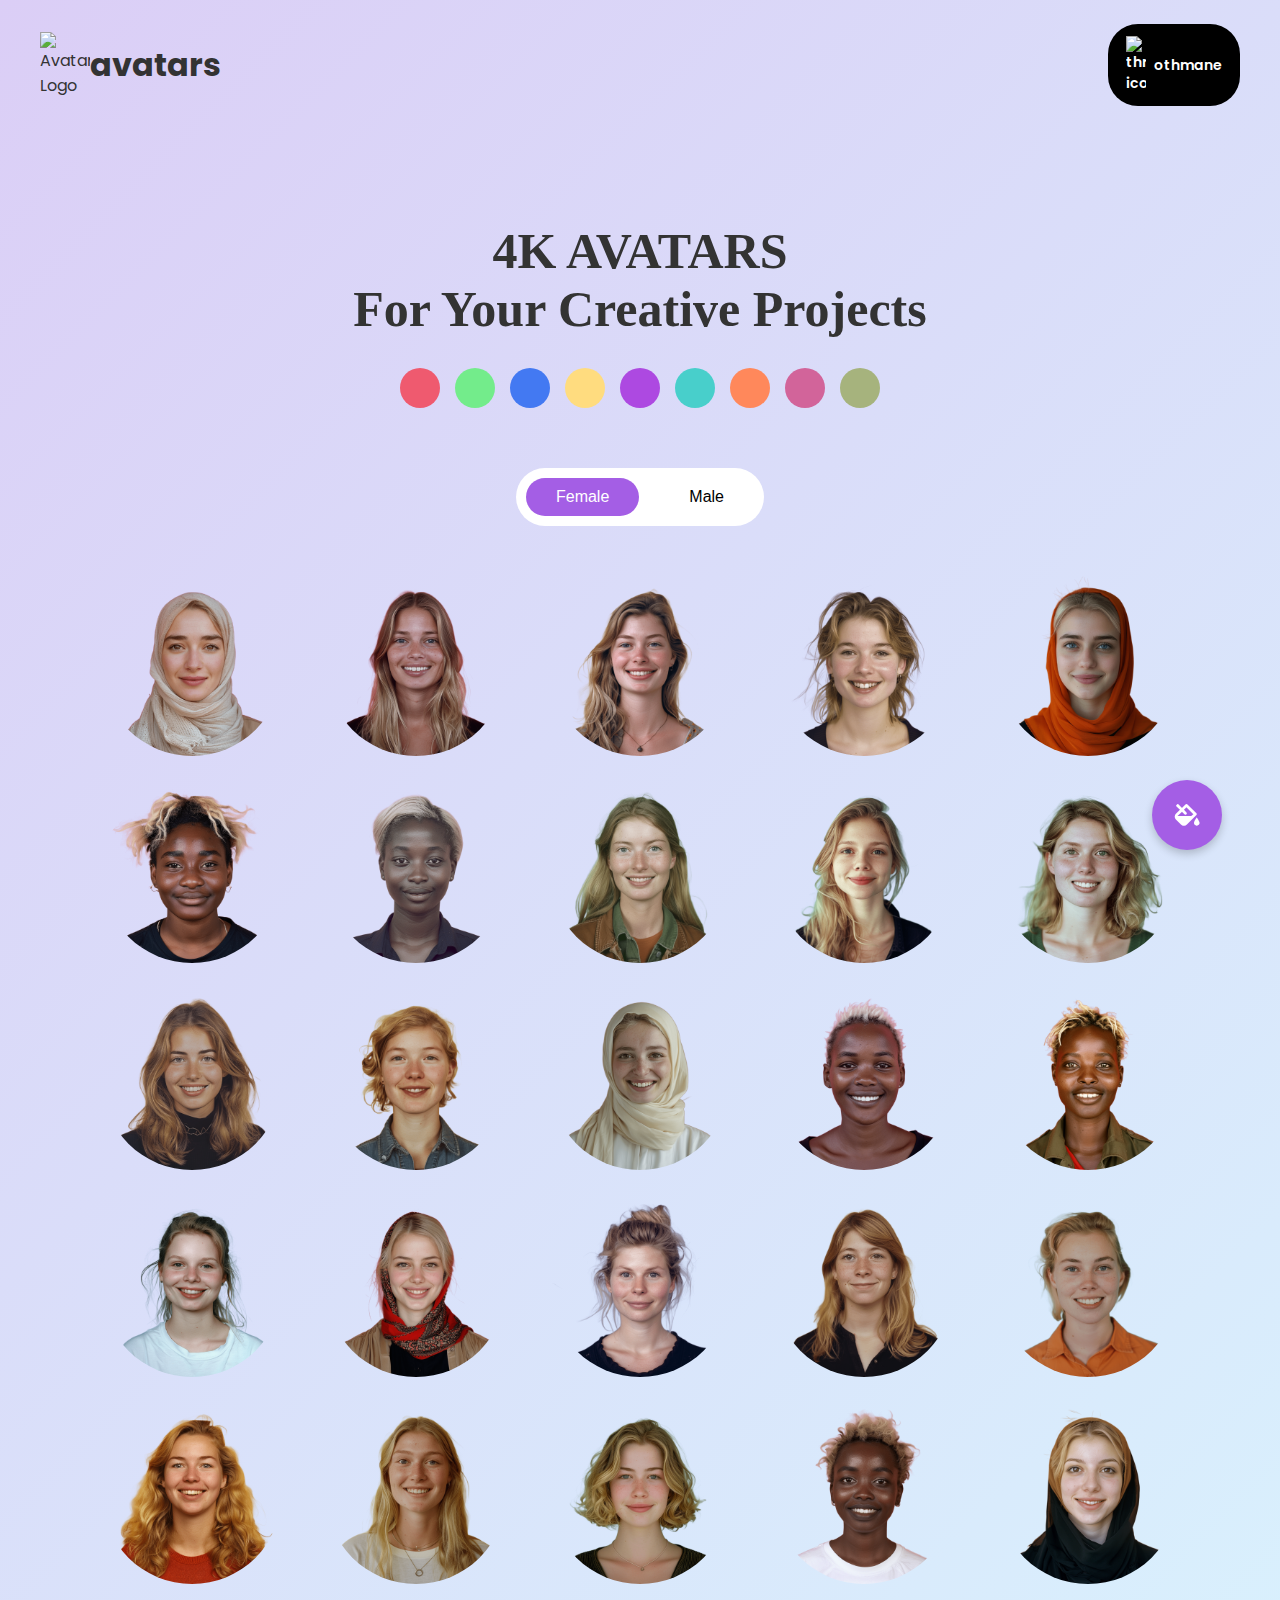
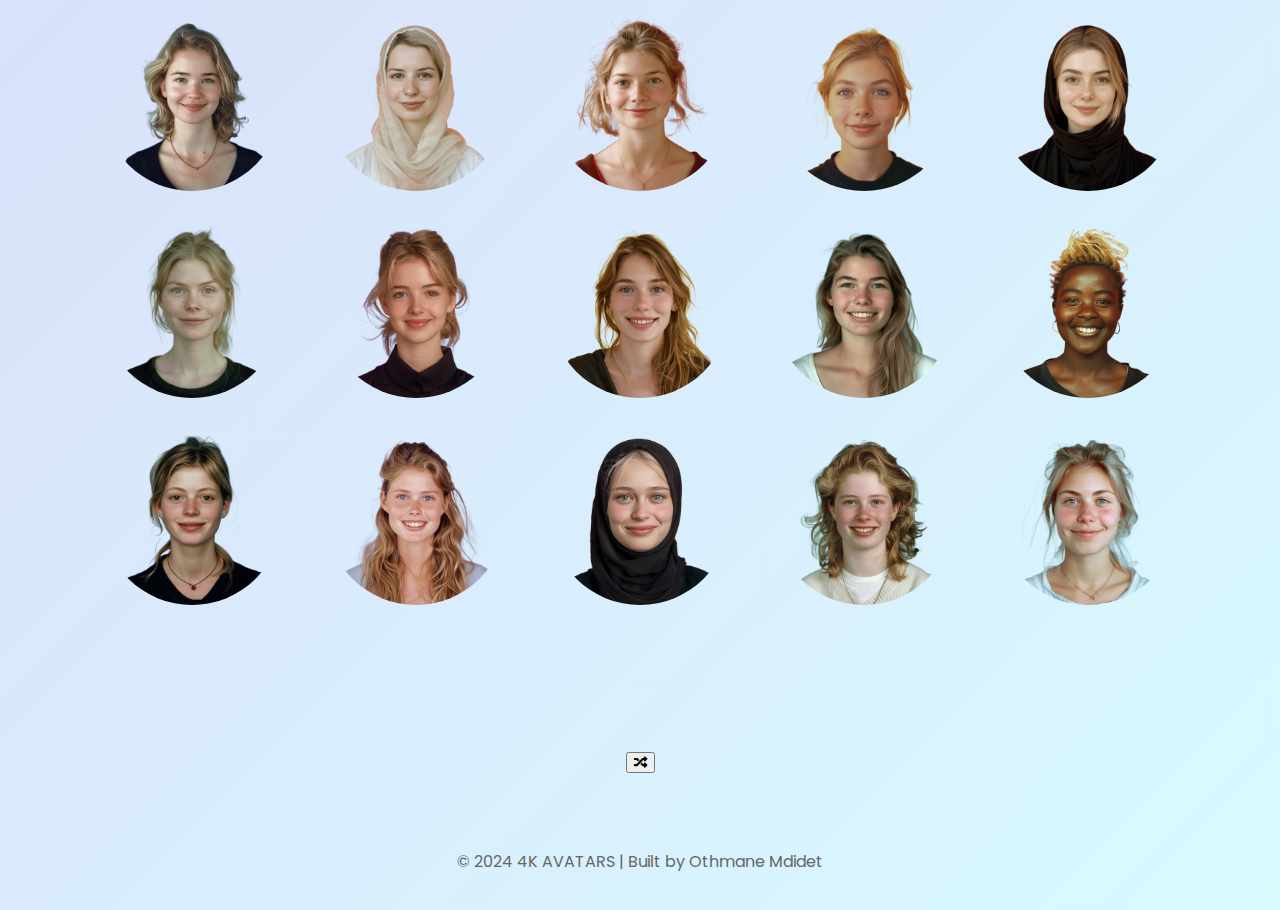
==== index.html @ 27417bfb "Update index.html" ====
<!DOCTYPE html>
<html lang="en">
<head>
    <meta charset="UTF-8">
    <meta name="viewport" content="width=device-width, initial-scale=1.0">
    <meta http-equiv="X-UA-Compatible" content="IE=edge">
    <link rel="icon" href="favicon.ico" type="image/x-icon">
    <title>4K Avatars</title>
    <link rel="stylesheet" href="styles.css">
    <link href="https://fonts.googleapis.com/css2?family=Poppins:wght@400;600&display=swap" rel="stylesheet">
    <link rel="stylesheet" href="https://cdnjs.cloudflare.com/ajax/libs/font-awesome/5.15.4/css/all.min.css">
</head>
<body>
    <header>
        <div class="logo">
            <img src="https://i.ibb.co/yFxYKzr/logo.png" alt="Avataro Logo">
            <h1>avatars</h1>
        </div>
        <a href="https://www.threads.net/@othmane.mdidet" class="btn-download" download>
            <img src="https://i.ibb.co/Rj6sDCG/Threads-app-logo-white-png-transparent.png" alt="threads icon">
            othmane
        </a>
    </header>

    <section class="main-content">
        <h2>4K AVATARS <br> For Your Creative Projects</h2>

        <div class="color-circles">
            <div class="circle" style="background-color: #EF5A6F;" data-color="#FF0000"></div>
            <div class="circle" style="background-color: #73EC8B;" data-color="#00FF00"></div>
            <div class="circle" style="background-color: #4379F2;" data-color="#0000FF"></div>
            <div class="circle" style="background-color: #FFDC7F;" data-color="#FFFF00"></div>
            <div class="circle" style="background-color: #AD49E1;" data-color="#FF00FF"></div>
            <div class="circle" style="background-color: #48CFCB;" data-color="#00FFFF"></div>
            <div class="circle" style="background-color: #FF885B;" data-color="#FFA500"></div>
            <div class="circle" style="background-color: #D2649A;" data-color="#800080"></div>
            <div class="circle" style="background-color: #A6B37D;" data-color="#800080"></div>
        </div>

        <div class="gender-toggle">
            <button id="female" class="active">Female</button>
            <button id="male">Male</button>
        </div>

        <div class="avatar-grid" id="avatar-grid">
            <!-- Avatars will be dynamically inserted here -->
        </div>
    </section>

    <button class="floating-btn" id="color-picker-btn">
        <i class="fas fa-fill-drip"></i> <!-- Replace with desired icon -->
    </button>




    <button class="randomly-btn" id="randomly-picker-btn">
        <i class="fas fa-random"></i> <!-- Replace with desired icon -->
    </button>



    <div class="modal" id="color-picker-modal">
        <div class="modal-content">
            <span class="close-btn">&times;</span>
            <h5>Enter Hex Color Code</h5>
            <input type="text" id="hex-color" placeholder="#FFFFFF">
            <button id="apply-color">Apply Color</button>
        </div>
    </div>

    <footer>
        <p>© 2024 4K AVATARS | Built by Othmane Mdidet</p>
    </footer>

    <script src="script.js"></script>
</body>
</html>
---- styles.css ----
/* Updated Global styles */
body {
    font-family: 'Poppins', sans-serif;
    margin: 0;
    background: linear-gradient(135deg, #dbcef6 0%, #d8faff 100%);
    color: #333;
    display: flex;
    flex-direction: column;
    align-items: center;
    min-height: 100vh;
    padding: 0 20px;
    box-sizing: border-box;
}

header h1 {
    font-family: poppins; /* Replace with your desired font */
}

h2 {
    font-size: 2.2rem;
    font-family: rakkas;
    font-weight: 600;
    font-size: 50px;
    margin-bottom: 20px;
    text-align: center;
}

header {
    display: flex;
    justify-content: space-between;
    align-items: center;
    width: 100%;
    max-width: 1200px;
    padding: 20px;
}

.logo {
    display: flex;
    align-items: center;
}

.logo img {
    width: 50px;
    margin-right: 0px;
}

.btn-download img {
    width: 20px;
}

.btn-download {
    display: flex;
    align-items: center;
    justify-content: center;
    gap: 8px;
    background-color: #000000;
    color: white;
    text-decoration: none;
    padding: 12px 18px;
    border-radius: 30px;
    border: none;
    font-size: 14px;
    font-weight: 600;
    cursor: pointer;
    transition: background-color 0.3s;
}

.btn-download:hover {
    background-color: #d2d2d2;
}

.main-content {
    text-align: center;
    margin: 50px 0;
    width: 100%;
}

.color-circles {
    display: flex;
    justify-content: center;
    gap: 15px;
    margin: 30px 0;
}

.color-picker {
    display: flex;
    justify-content: center;
    gap: 10px;
    margin: 20px 0; /* Adjust margin as needed */
}

.circle {
    position: relative;
    width: 40px;  /* Size of the color circles */
    height: 40px; /* Size of the color circles */
    border-radius: 50%; /* Make circles */
    cursor: pointer;
}

.circle.selected::after {
    content: '✔'; /* Unicode for tick */
    position: absolute;
    top: 50%;
    left: 50%;
    transform: translate(-50%, -50%);
    color: white; /* Color of the tick */
    font-size: 20px; /* Size of the tick */
}

.circle:hover {
    transform: scale(1.1); /* Scale effect on hover */
}

/* Gender Toggle */
.gender-toggle {
    display: inline-flex;
    gap: 20px;
    margin: 30px 0;
    background: #ffffff;
    padding: 10px;
    border-radius: 30px;
}

.gender-toggle button {
    padding: 10px 30px;
    border: none;
    background: #ffffff;
    border-radius: 30px;
    font-size: 16px;
    cursor: pointer;
    font-weight: 400;
    transition: all 0.3s ease;
}

.gender-toggle button.active {
    background-color: #A45EE5;
    color: white;
}

.gender-toggle button:hover {
    background-color: #d5c2f7;
}

/* Avatar Grid */
.avatar-grid {
    display: grid;
    grid-template-columns: repeat(5, 1fr); /* 5 avatars per row */
    gap: 20px;
    max-width: 1100px;
    margin: 0 auto;
    padding: 20px;
}

.avatar {
    position: relative;
    cursor: pointer; /* Change cursor on hover */
}

.avatar img {
    border-radius: 100px; /* Slightly rounded corners */
    width: 180px;  /* Increased size */
    height: 180px; /* Increased size */
    object-fit: cover;
}

.avatar .btn-download {
    position: absolute; /* Positioning the button */
    top: 50%;
    left: 50%;
    transform: translate(-50%, -50%); /* Centering */
    background-color: #A45EE5; /* Background for button */
    color: white;
    border: none;
    border-radius: 30px;
    padding: 10px 20px;
    font-weight: bold;
    cursor: pointer;
    display: none; /* Hidden by default */
}

/* Show button on hover */
.avatar:hover .btn-download {
    display: block; /* Show button on hover */
}

footer {
    margin-top: 40px;
    padding: 20px;
    text-align: center;
    color: #666;
}


h5 {
font-family: poppins;
font-size: 20px;
}




/* Apply Color Button */
#hex-color {
    background-color: #f4f4f4; /* Change this to your desired color */
    color: rgb(0, 0, 0);
    border: 1px solid #ccc;
    border-radius: 50px; /* This defines the radius of the corners */
    padding: 10px 15px;
    cursor: pointer;
    transition: background-color 0.3s;
}

#apply-color {
    background-color: #AD49E1; /* Change this to your desired color */
    color: white;
    border: 1px solid #ccc;
    border-radius: 50px; /* This defines the radius of the corners */
    padding: 10px 15px;
    cursor: pointer;
    transition: background-color 0.3s;
}


/* Hex Color Input */
#hexColorInput {
    width: 100%;
    padding: 10px;
    border: 1px solid #ccc;
    border-radius: 10px; /* Change this to adjust the roundness of the input corners */
    margin-bottom: 10px;
}



/* Floating Button */
.floating-btn {
    position: sticky;
    animation-timing-function: cubic-bezier(0.075, 0.82, 0.165, 1);
    bottom: 50px;
    left: 90%;
    background-color: #A45EE5;
    color: white;
    border: none;
    border-radius: 50%;
    width: 70px;
    height: 70px;
    font-size: 22px;
    display: flex;
    align-items: center;
    justify-content: center;
    cursor: pointer;
    box-shadow: 0 4px 8px rgba(0, 0, 0, 0.2);
    transition: background-color 0.3s;
}

.floating-btn:hover {
    background-color: #ffffff; /* Darker shade on hover */
    color: #AD49E1;
}



/* Modal Styles */
.modal {
    display: none; /* Hidden by default */
    position: fixed;
    z-index: 1000;
    left: 0;
    top: 0;
    width: 100%;
    height: 100%;
    overflow: auto;
    background-color: rgba(0, 0, 0, 0.7);
    padding: 0;
    transition: opacity 0.3s ease; /* Smooth fade-in/out */
}

/* Modal Content */
.modal-content {
    background-color: #ffffff;
    margin: auto;
    padding: 20px; /* Keep a little padding around the content */
    border-radius: 30px; /* Rounded corners */
    box-shadow: 0 4px 20px rgba(0, 0, 0, 0.2); /* Soft shadow for depth */
    width: 300px; /* Fixed width */
    height: 250px; /* Fixed height to maintain square shape */
    display: flex; /* Flexbox for centering */
    flex-direction: column; /* Vertical layout */
    align-items: center; /* Centering items horizontally */
    justify-content: center; /* Centering items vertically */
    position: absolute; /* Absolute positioning for centering */
    top: 50%; /* Move to the middle of the screen */
    left: 50%; /* Move to the middle of the screen */
    transform: translate(-50%, -50%); /* Translate back by half of its width and height */
}

/* Title */
h5 {
    font-size: 24px;
    font-weight: bold;
    margin-bottom: 20px; /* Space below title */
    text-align: center; /* Center the title text */
}

/* Color Input */
#hex-color {
    width: 90%; /* Input width */
    height: 30px;
    padding: 10px;
    padding-left: 20px;
    border: 1px solid #ccc;
    border-radius: 100px; /* Rounded input */
    font-size: 16px;
    margin-bottom: 12px; /* Space below input for the button */
    outline: none;
    transition: border-color 0.3s; /* Smooth transition */
}

#hex-color:focus {
    border-color: #A45EE5; /* Change border color on focus */
    color: #000000;
}

/* Apply Button */
#apply-color {
    background-color: #A45EE5; /* Button color */
    color: #ffffff; /* Text color */
    padding: 10px; /* Match padding with the input */
    width: 60%; /* Same width as input */
    height: 50px; /* Set height to match the input */
    border: none;
    border-radius: 100px; /* Rounded button */
    font-size: 16px;
    cursor: pointer;
    transition: background-color 0.3s; /* Smooth transition */
}

#apply-color:hover {
    background-color: #ffffff; /* Darker color on hover */
    color: #A45EE5;
    border: solid 1px;
}

/* Close Button */
.close-btn {
    color: #7f7f7f; /* Button color */
    font-size: 30px; /* Font size */
    font-weight: normal; /* Bold text */
    position: absolute; /* Positioned in the corner */
    right: 20px; /* Right alignment */
    top: 20px; /* Top alignment */
    cursor: pointer; /* Pointer cursor on hover */
    transition: color 0.3s, transform 0.3s; /* Smooth transition */
    border: none; /* No border */
    background: none; /* No background */
}

/* Modern hover effect */
.close-btn:hover {
    color: #0056b3; /* Darker color on hover */
    transform: scale(1.1); /* Slightly enlarge on hover */
}

/* Close button focus effect */
.close-btn:focus {
    outline: none; /* Remove default outline */
}


.close-btn:hover,
.close-btn:focus {
    color: #333; /* Darker color on hover */
}

/* Responsive Design */
@media (max-width: 480px) {
    .modal-content {
        width: 90%; /* Full width on smaller screens */
        height: auto; /* Auto height for smaller screens */
    }
    
    h5 {
        font-size: 20px; /* Smaller title on mobile */
    }

    #hex-color {
        font-size: 14px; /* Smaller input text */
    }

    #apply-color {
        font-size: 14px; /* Smaller button text */
    }
}
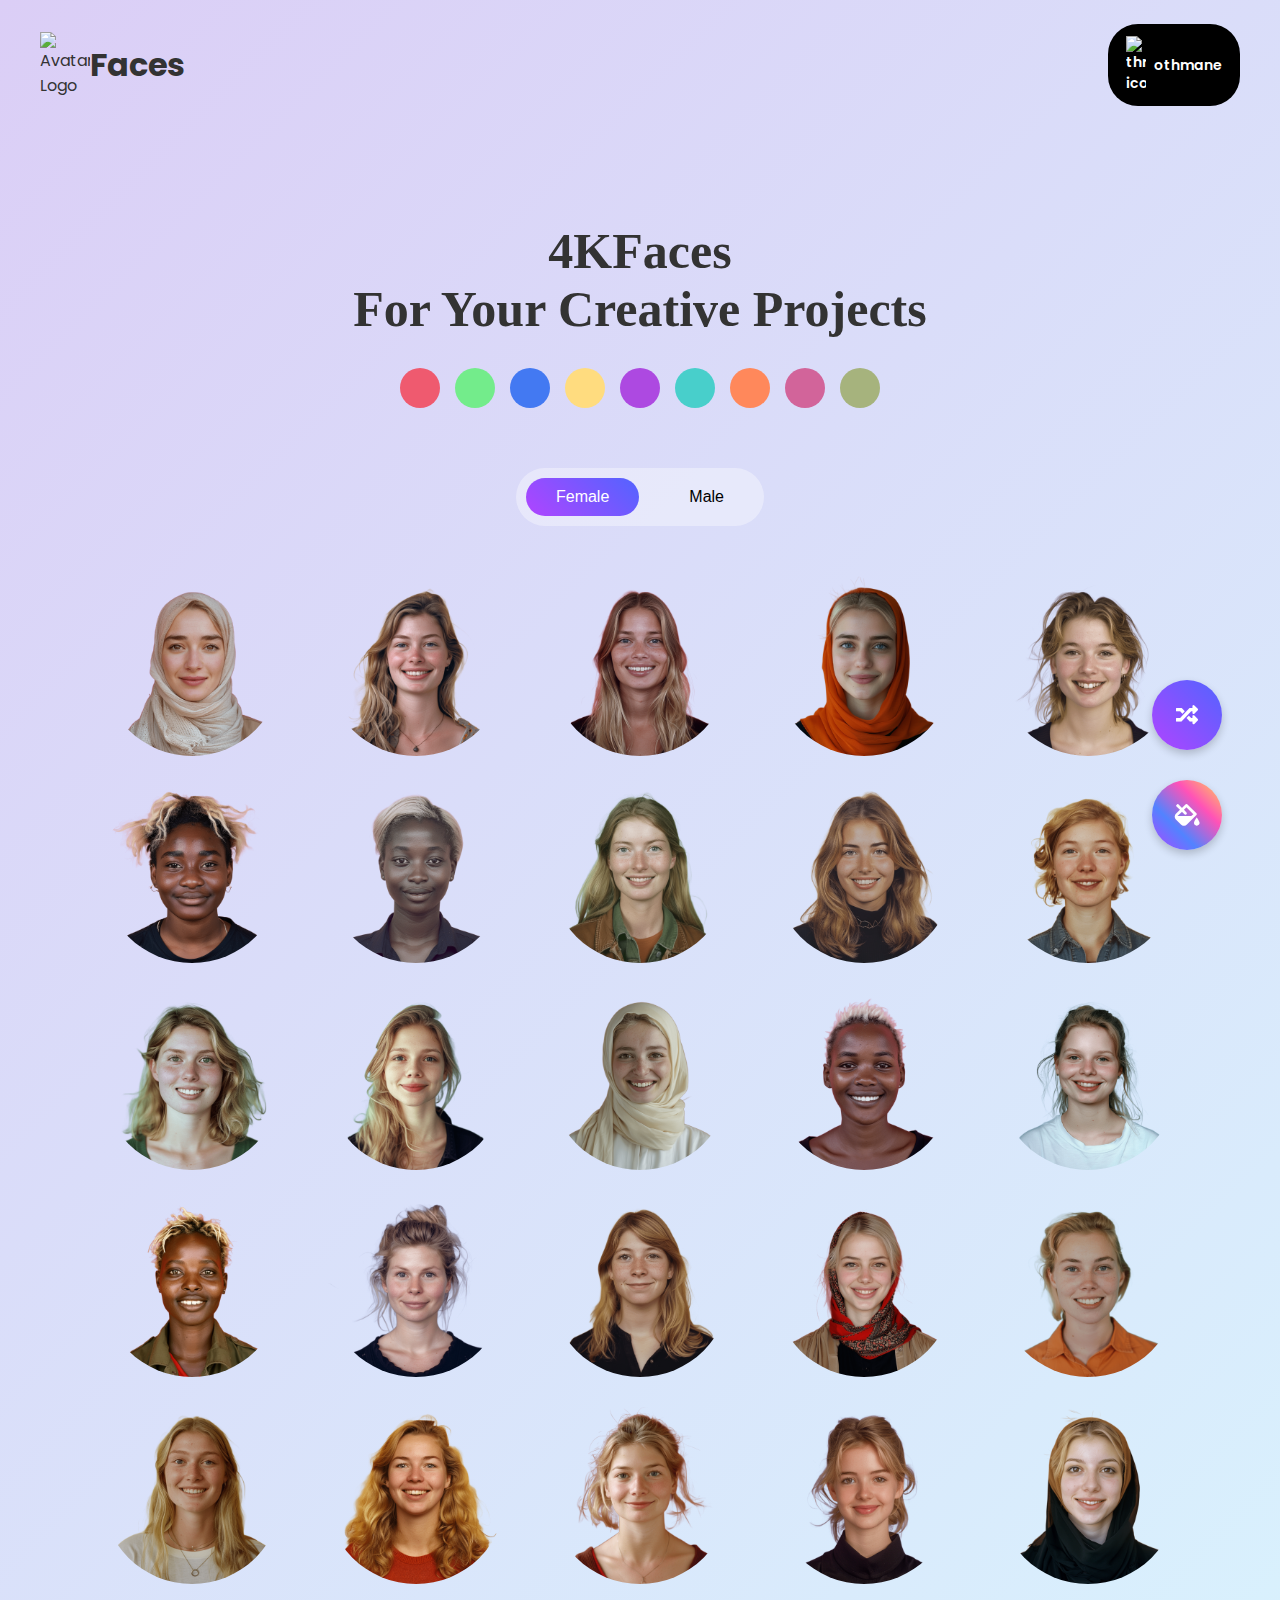
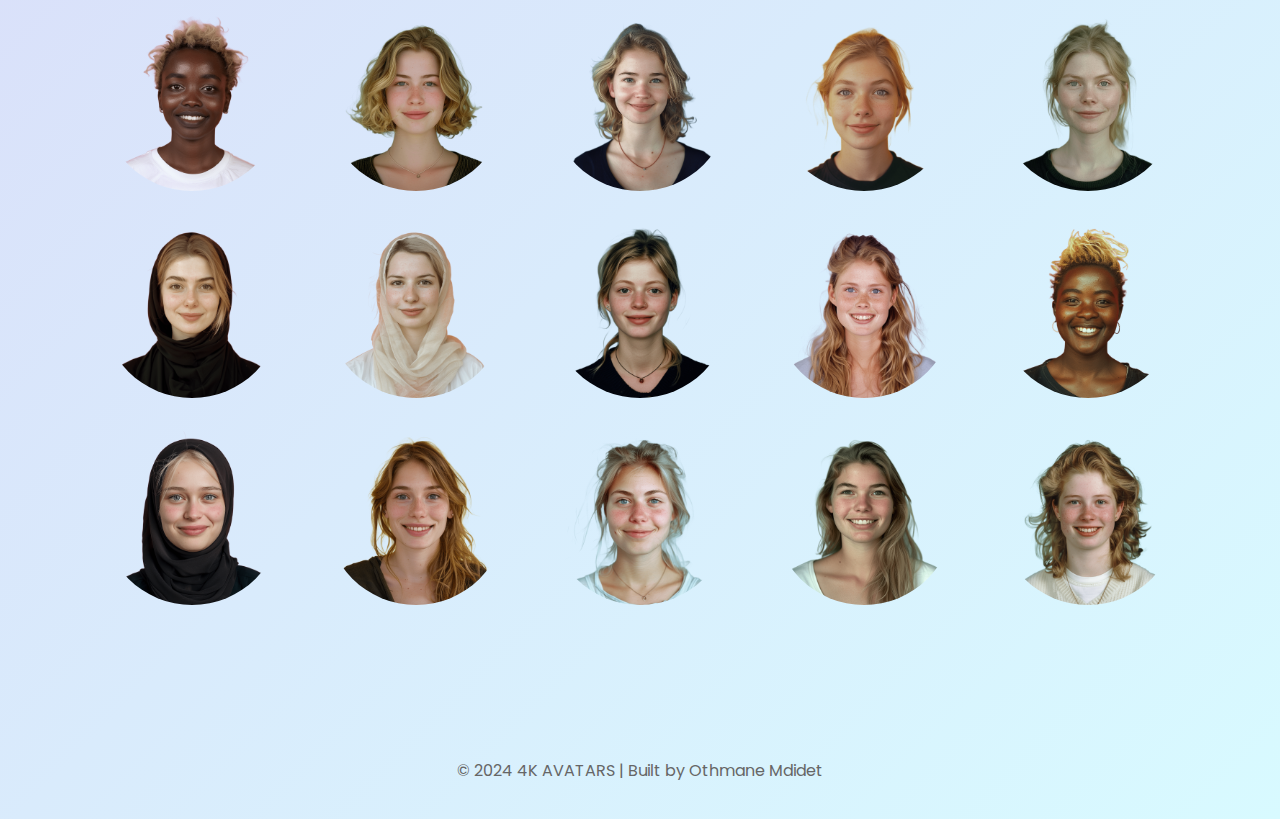
==== commit e9cb272e: "Update index.html" ====
--- a/index.html
+++ b/index.html
@@ -5,7 +5,7 @@
     <meta name="viewport" content="width=device-width, initial-scale=1.0">
     <meta http-equiv="X-UA-Compatible" content="IE=edge">
     <link rel="icon" href="favicon.ico" type="image/x-icon">
-    <title>4K Avatars</title>
+    <title>4KFaces</title>
     <link rel="stylesheet" href="styles.css">
     <link href="https://fonts.googleapis.com/css2?family=Poppins:wght@400;600&display=swap" rel="stylesheet">
     <link rel="stylesheet" href="https://cdnjs.cloudflare.com/ajax/libs/font-awesome/5.15.4/css/all.min.css">
@@ -14,7 +14,7 @@
     <header>
         <div class="logo">
             <img src="https://i.ibb.co/yFxYKzr/logo.png" alt="Avataro Logo">
-            <h1>avatars</h1>
+            <h1>Faces</h1>
         </div>
         <a href="https://www.threads.net/@othmane.mdidet" class="btn-download" download>
             <img src="https://i.ibb.co/Rj6sDCG/Threads-app-logo-white-png-transparent.png" alt="threads icon">
@@ -23,7 +23,7 @@
     </header>
 
     <section class="main-content">
-        <h2>4K AVATARS <br> For Your Creative Projects</h2>
+        <h2>4KFaces <br> For Your Creative Projects</h2>
 
         <div class="color-circles">
             <div class="circle" style="background-color: #EF5A6F;" data-color="#FF0000"></div>
--- a/styles.css
+++ b/styles.css
@@ -116,7 +116,7 @@
     display: inline-flex;
     gap: 20px;
     margin: 30px 0;
-    background: #ffffff;
+    background: #ffffff5d;
     padding: 10px;
     border-radius: 30px;
 }
@@ -124,7 +124,7 @@
 .gender-toggle button {
     padding: 10px 30px;
     border: none;
-    background: #ffffff;
+    background: #ffffff00;
     border-radius: 30px;
     font-size: 16px;
     cursor: pointer;
@@ -133,12 +133,12 @@
 }
 
 .gender-toggle button.active {
-    background-color: #A45EE5;
+    background: linear-gradient(45deg, #B044FF, #5264FF);
     color: white;
 }
 
 .gender-toggle button:hover {
-    background-color: #d5c2f7;
+    background-color: #d5c2f700;
 }
 
 /* Avatar Grid */
@@ -232,13 +232,16 @@
 
 
 
+
+
+
 /* Floating Button */
-.floating-btn {
-    position: sticky;
+.randomly-btn {
+    position: fixed;
     animation-timing-function: cubic-bezier(0.075, 0.82, 0.165, 1);
-    bottom: 50px;
+    bottom: 150px;
     left: 90%;
-    background-color: #A45EE5;
+    background: linear-gradient(45deg, #B044FF, #5264FF);
     color: white;
     border: none;
     border-radius: 50%;
@@ -253,9 +256,35 @@
     transition: background-color 0.3s;
 }
 
+
+
+
+
+
+/* Floating Button */
+.floating-btn {
+    position: fixed;
+    animation-timing-function: cubic-bezier(0.075, 0.82, 0.165, 1);
+    bottom: 50px;
+    left: 90%;
+    background: linear-gradient(45deg, #B044FF, #5283ff, #ff52b7, #ffd452);
+    color: white;
+    border: none;
+    border-radius: 50%;
+    width: 70px;
+    height: 70px;
+    font-size: 22px;
+    display: flex;
+    align-items: center;
+    justify-content: center;
+    cursor: pointer;
+    box-shadow: 0 4px 8px rgba(0, 0, 0, 0.2);
+    transition: background-color 0.3s;
+}
+
 .floating-btn:hover {
-    background-color: #ffffff; /* Darker shade on hover */
-    color: #AD49E1;
+    background: #ffffff;
+    color:  #B044FF;
 }
 
 
@@ -323,7 +352,7 @@
 
 /* Apply Button */
 #apply-color {
-    background-color: #A45EE5; /* Button color */
+    background: linear-gradient(45deg, #B044FF, #5264FF); /* Button color */
     color: #ffffff; /* Text color */
     padding: 10px; /* Match padding with the input */
     width: 60%; /* Same width as input */
@@ -336,7 +365,7 @@
 }
 
 #apply-color:hover {
-    background-color: #ffffff; /* Darker color on hover */
+    background: #ffffff; /* Darker color on hover */
     color: #A45EE5;
     border: solid 1px;
 }
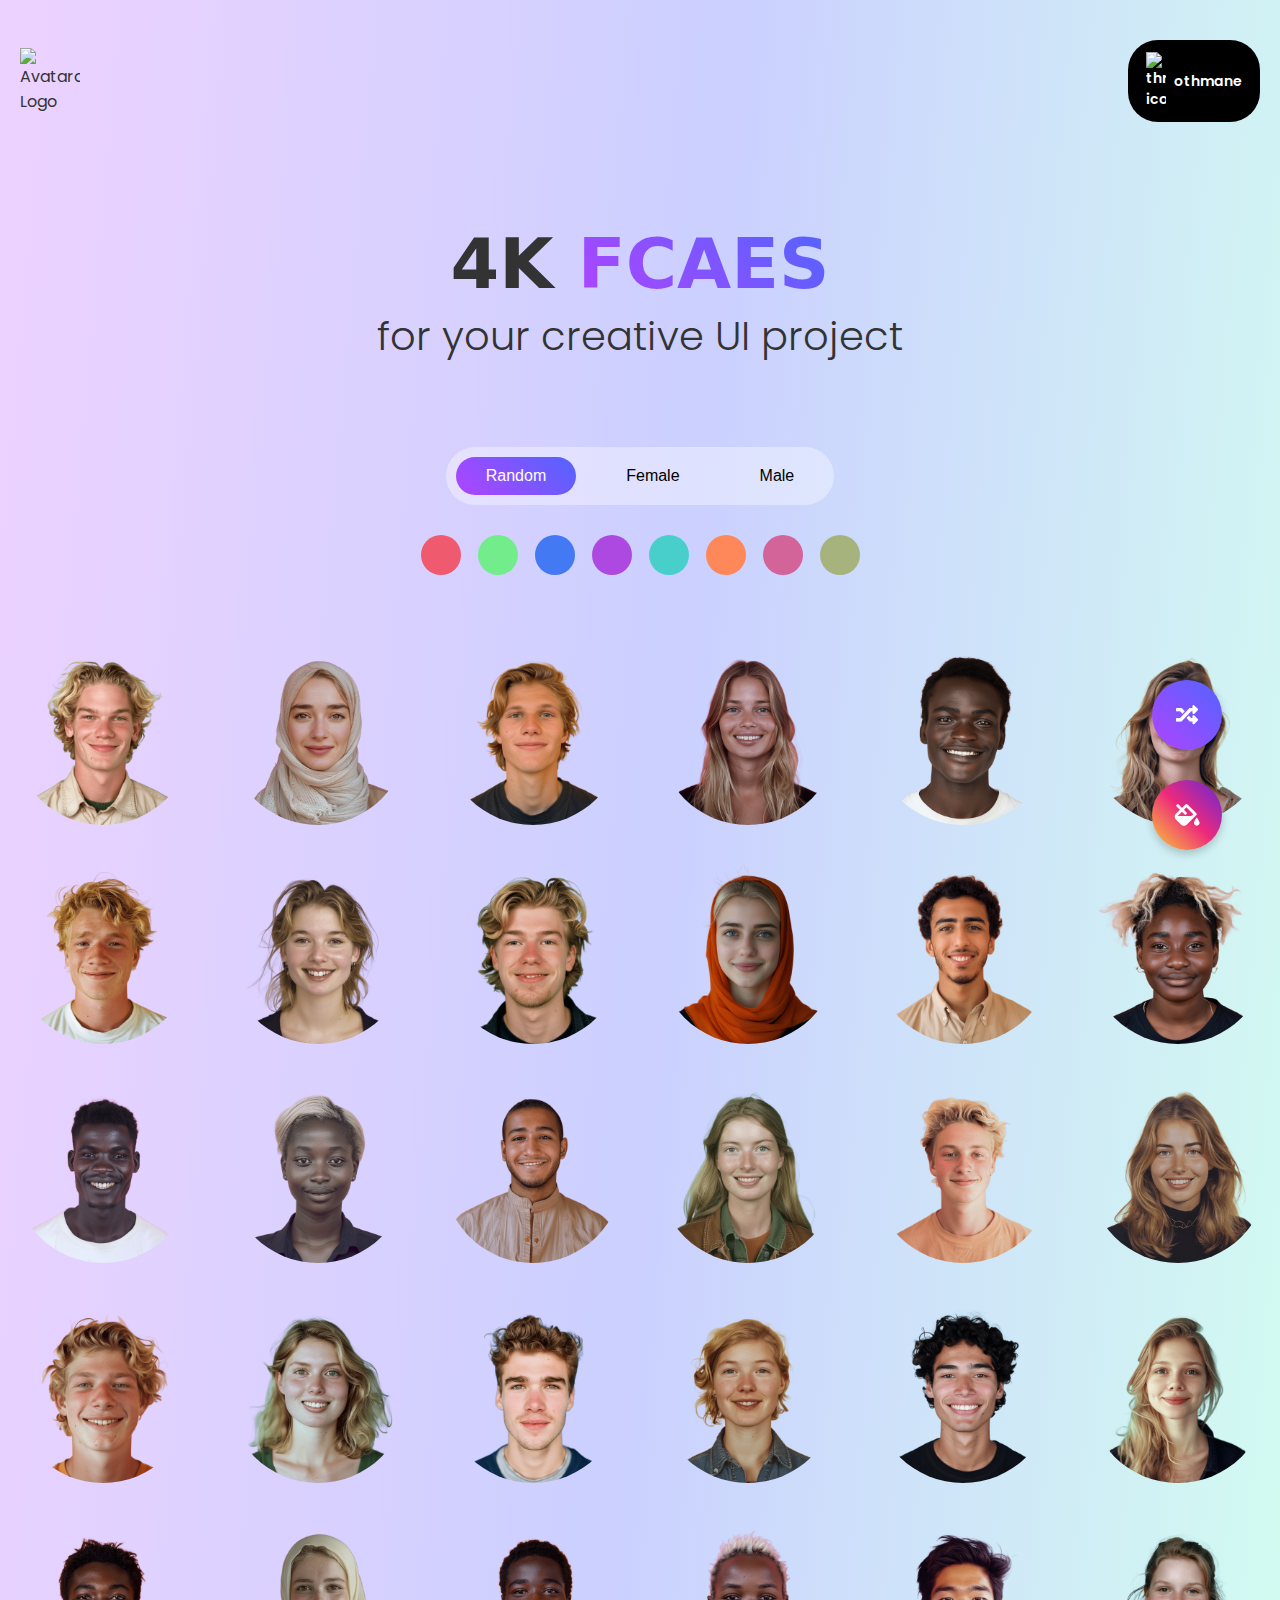
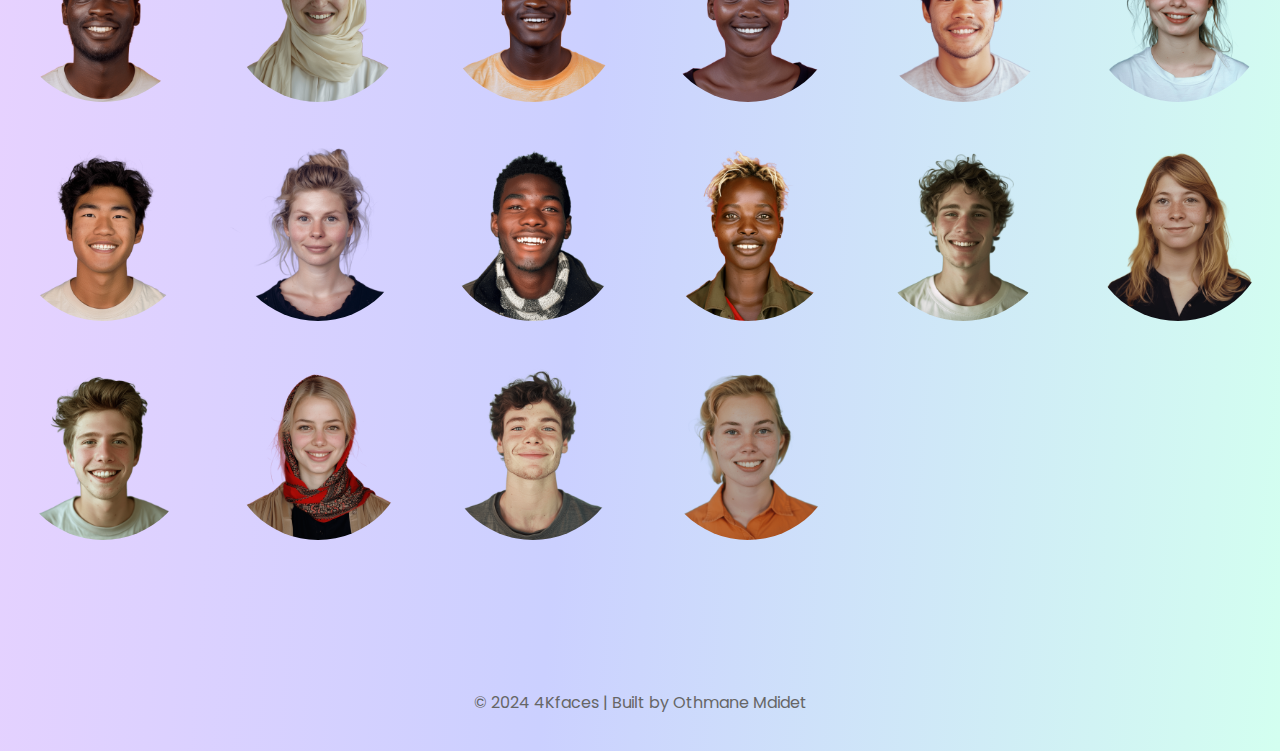
==== commit e74f2ec3: "Update index.html" ====
--- a/index.html
+++ b/index.html
@@ -4,17 +4,24 @@
     <meta charset="UTF-8">
     <meta name="viewport" content="width=device-width, initial-scale=1.0">
     <meta http-equiv="X-UA-Compatible" content="IE=edge">
+    <link rel="preconnect" href="https://fonts.googleapis.com">
+    <link href="https://fonts.googleapis.com/css2?family=Poppins:ital,wght@0,100;0,200;0,300;0,400;0,500;0,600;0,700;0,800;0,900;1,100;1,200;1,300;1,400;1,500;1,600;1,700;1,800;1,900&display=swap" rel="stylesheet">
     <link rel="icon" href="favicon.ico" type="image/x-icon">
     <title>4KFaces</title>
     <link rel="stylesheet" href="styles.css">
     <link href="https://fonts.googleapis.com/css2?family=Poppins:wght@400;600&display=swap" rel="stylesheet">
     <link rel="stylesheet" href="https://cdnjs.cloudflare.com/ajax/libs/font-awesome/5.15.4/css/all.min.css">
+    <script async src="https://pagead2.googlesyndication.com/pagead/js/adsbygoogle.js?client=ca-pub-6256710763134118"
+     crossorigin="anonymous"></script>
 </head>
 <body>
+    
+
+    
+    
     <header>
         <div class="logo">
-            <img src="https://i.ibb.co/yFxYKzr/logo.png" alt="Avataro Logo">
-            <h1>Faces</h1>
+            <img src="logo.png" alt="Avataro Logo">
         </div>
         <a href="https://www.threads.net/@othmane.mdidet" class="btn-download" download>
             <img src="https://i.ibb.co/Rj6sDCG/Threads-app-logo-white-png-transparent.png" alt="threads icon">
@@ -22,14 +29,29 @@
         </a>
     </header>
 
-    <section class="main-content">
-        <h2>4KFaces <br> For Your Creative Projects</h2>
+
+    <section class="hello"> 
+
+          <div> 
+             <h1> 4K <span class="gradient-text">FCAES</span> </h1>
+             <h6> for your creative UI project </h6>        
+          </div>
+
+    </section>
+
+
+    <section class="main-content">      
+       
+        <div class="gender-toggle">
+            <button id="random" class="active">Random</button>
+            <button id="female">Female</button>
+            <button id="male">Male</button>
+        </div>
 
         <div class="color-circles">
             <div class="circle" style="background-color: #EF5A6F;" data-color="#FF0000"></div>
             <div class="circle" style="background-color: #73EC8B;" data-color="#00FF00"></div>
             <div class="circle" style="background-color: #4379F2;" data-color="#0000FF"></div>
-            <div class="circle" style="background-color: #FFDC7F;" data-color="#FFFF00"></div>
             <div class="circle" style="background-color: #AD49E1;" data-color="#FF00FF"></div>
             <div class="circle" style="background-color: #48CFCB;" data-color="#00FFFF"></div>
             <div class="circle" style="background-color: #FF885B;" data-color="#FFA500"></div>
@@ -37,15 +59,14 @@
             <div class="circle" style="background-color: #A6B37D;" data-color="#800080"></div>
         </div>
 
-        <div class="gender-toggle">
-            <button id="female" class="active">Female</button>
-            <button id="male">Male</button>
-        </div>
-
         <div class="avatar-grid" id="avatar-grid">
             <!-- Avatars will be dynamically inserted here -->
         </div>
     </section>
+
+
+
+
 
     <button class="floating-btn" id="color-picker-btn">
         <i class="fas fa-fill-drip"></i> <!-- Replace with desired icon -->
@@ -62,15 +83,14 @@
 
     <div class="modal" id="color-picker-modal">
         <div class="modal-content">
-            <span class="close-btn">&times;</span>
-            <h5>Enter Hex Color Code</h5>
+            <h5>Enter The Hex Code</h5>
             <input type="text" id="hex-color" placeholder="#FFFFFF">
             <button id="apply-color">Apply Color</button>
         </div>
     </div>
 
     <footer>
-        <p>© 2024 4K AVATARS | Built by Othmane Mdidet</p>
+        <p>© 2024 4Kfaces | Built by Othmane Mdidet</p>
     </footer>
 
     <script src="script.js"></script>
--- a/styles.css
+++ b/styles.css
@@ -2,7 +2,7 @@
 body {
     font-family: 'Poppins', sans-serif;
     margin: 0;
-    background: linear-gradient(135deg, #dbcef6 0%, #d8faff 100%);
+    background: linear-gradient(95deg, #edd2ff, #cbd0ff, #d3fff0);
     color: #333;
     display: flex;
     flex-direction: column;
@@ -12,26 +12,54 @@
     box-sizing: border-box;
 }
 
+.hello {
+    margin-top: 60px;
+    margin-bottom: 50px;
+}
+
 header h1 {
     font-family: poppins; /* Replace with your desired font */
 }
 
-h2 {
-    font-size: 2.2rem;
-    font-family: rakkas;
-    font-weight: 600;
-    font-size: 50px;
-    margin-bottom: 20px;
+h1 {
+    font-family: system-ui; /* Replace with your desired font */
+    font-size: 70px;
+    font-weight: 800;
     text-align: center;
 }
 
+
+.gradient-text {
+    background: linear-gradient(45deg, #B044FF, #5264FF); /* Example gradient */
+    -webkit-background-clip: text;
+    -webkit-text-fill-color: transparent;
+    background-clip: text;
+    color: transparent;
+}
+
+
+
+h6 {
+    font-size: 40px;
+    text-align: center;
+    position: center;
+    font-family: poppins;
+    font-weight: 300;
+
+}
+
+h1, h6 {
+    margin: 1px; /* Remove default margins */
+}
+
+    
 header {
     display: flex;
     justify-content: space-between;
     align-items: center;
     width: 100%;
-    max-width: 1200px;
-    padding: 20px;
+    max-width: 1500px;
+    padding: 40px;
 }
 
 .logo {
@@ -40,7 +68,7 @@
 }
 
 .logo img {
-    width: 50px;
+    width: 60px;
     margin-right: 0px;
 }
 
@@ -71,16 +99,19 @@
 
 .main-content {
     text-align: center;
-    margin: 50px 0;
+    line-height: 1.2;
+    margin: 0px;
     width: 100%;
 }
 
 .color-circles {
     display: flex;
     justify-content: center;
-    gap: 15px;
-    margin: 30px 0;
-}
+    gap: 17px;
+    margin-top: 0px;
+}
+
+
 
 .color-picker {
     display: flex;
@@ -115,7 +146,7 @@
 .gender-toggle {
     display: inline-flex;
     gap: 20px;
-    margin: 30px 0;
+    margin: 30px;
     background: #ffffff5d;
     padding: 10px;
     border-radius: 30px;
@@ -143,11 +174,12 @@
 
 /* Avatar Grid */
 .avatar-grid {
+    justify-content: center;
     display: grid;
-    grid-template-columns: repeat(5, 1fr); /* 5 avatars per row */
-    gap: 20px;
+    grid-template-columns: repeat(6, 1fr); /* 7 columns */
+    gap: 35px;
     max-width: 1100px;
-    margin: 0 auto;
+    margin: 50px auto;
     padding: 20px;
 }
 
@@ -163,17 +195,22 @@
     object-fit: cover;
 }
 
+.avatar:hover img {
+    filter: blur(5px); /* Apply blur effect on hover */
+    transform: scale(1.1); /* Slightly scale up the avatar */
+}
+
 .avatar .btn-download {
     position: absolute; /* Positioning the button */
     top: 50%;
     left: 50%;
     transform: translate(-50%, -50%); /* Centering */
-    background-color: #A45EE5; /* Background for button */
+    background: linear-gradient(45deg, #B044FF, #5264FF); /* Background for button */
     color: white;
     border: none;
     border-radius: 30px;
     padding: 10px 20px;
-    font-weight: bold;
+    font-weight: normal;
     cursor: pointer;
     display: none; /* Hidden by default */
 }
@@ -182,6 +219,7 @@
 .avatar:hover .btn-download {
     display: block; /* Show button on hover */
 }
+
 
 footer {
     margin-top: 40px;
@@ -189,14 +227,6 @@
     text-align: center;
     color: #666;
 }
-
-
-h5 {
-font-family: poppins;
-font-size: 20px;
-}
-
-
 
 
 /* Apply Color Button */
@@ -257,17 +287,13 @@
 }
 
 
-
-
-
-
 /* Floating Button */
 .floating-btn {
     position: fixed;
     animation-timing-function: cubic-bezier(0.075, 0.82, 0.165, 1);
     bottom: 50px;
     left: 90%;
-    background: linear-gradient(45deg, #B044FF, #5283ff, #ff52b7, #ffd452);
+    background: linear-gradient(45deg, #f9ce34, #ee2a7b, #6228d7);
     color: white;
     border: none;
     border-radius: 50%;
@@ -288,48 +314,48 @@
 }
 
 
-
 /* Modal Styles */
 .modal {
     display: none; /* Hidden by default */
     position: fixed;
-    z-index: 1000;
+    z-index: 100; /* Higher z-index to appear above other elements */
     left: 0;
     top: 0;
-    width: 100%;
-    height: 100%;
-    overflow: auto;
-    background-color: rgba(0, 0, 0, 0.7);
+    width: 100%; /* Full width to cover the viewport */
+    height: 100%; /* Full height to cover the viewport */
+    overflow: auto; /* Allow scrolling if necessary */
+    background-color: rgba(0, 0, 0, 0.7); /* Semi-transparent background */
     padding: 0;
     transition: opacity 0.3s ease; /* Smooth fade-in/out */
 }
 
 /* Modal Content */
 .modal-content {
-    background-color: #ffffff;
-    margin: auto;
-    padding: 20px; /* Keep a little padding around the content */
+    background-color: #ffffff; /* White background */
+    margin: 20px auto; /* Center with a margin */
+    padding: 30px; /* Padding around the content */
     border-radius: 30px; /* Rounded corners */
     box-shadow: 0 4px 20px rgba(0, 0, 0, 0.2); /* Soft shadow for depth */
     width: 300px; /* Fixed width */
-    height: 250px; /* Fixed height to maintain square shape */
-    display: flex; /* Flexbox for centering */
+    max-width: 60%; /* Responsive max width */
+    height: 300px; /* Fixed height to maintain shape */
+    display: flex; /* Use flexbox for centering */
     flex-direction: column; /* Vertical layout */
-    align-items: center; /* Centering items horizontally */
-    justify-content: center; /* Centering items vertically */
+    align-items: center; /* Center items horizontally */
+    justify-content: center; /* Center items vertically */
     position: absolute; /* Absolute positioning for centering */
-    top: 50%; /* Move to the middle of the screen */
-    left: 50%; /* Move to the middle of the screen */
-    transform: translate(-50%, -50%); /* Translate back by half of its width and height */
-}
-
-/* Title */
+    top: 50%; /* Position from the top */
+    left: 50%; /* Position from the left */
+    transform: translate(-50%, -50%); /* Translate back by half of width and height */
+}
+
+
+
 h5 {
-    font-size: 24px;
-    font-weight: bold;
-    margin-bottom: 20px; /* Space below title */
-    text-align: center; /* Center the title text */
-}
+    font-family: poppins;
+    font-size: 25px;
+    }
+    
 
 /* Color Input */
 #hex-color {
@@ -337,7 +363,7 @@
     height: 30px;
     padding: 10px;
     padding-left: 20px;
-    border: 1px solid #ccc;
+    border: 1px solid #e5e5e5;
     border-radius: 100px; /* Rounded input */
     font-size: 16px;
     margin-bottom: 12px; /* Space below input for the button */
@@ -370,19 +396,6 @@
     border: solid 1px;
 }
 
-/* Close Button */
-.close-btn {
-    color: #7f7f7f; /* Button color */
-    font-size: 30px; /* Font size */
-    font-weight: normal; /* Bold text */
-    position: absolute; /* Positioned in the corner */
-    right: 20px; /* Right alignment */
-    top: 20px; /* Top alignment */
-    cursor: pointer; /* Pointer cursor on hover */
-    transition: color 0.3s, transform 0.3s; /* Smooth transition */
-    border: none; /* No border */
-    background: none; /* No background */
-}
 
 /* Modern hover effect */
 .close-btn:hover {
@@ -420,3 +433,27 @@
         font-size: 14px; /* Smaller button text */
     }
 }
+
+
+
+
+
+
+
+
+/* Add this CSS to your stylesheet */
+@keyframes popper {
+    0% {
+        transform: scale(1);
+    }
+    50% {
+        transform: scale(1.1);
+    }
+    100% {
+        transform: scale(1);
+    }
+}
+
+.popper-animation {
+    animation: popper 0.3s ease-in-out;
+}
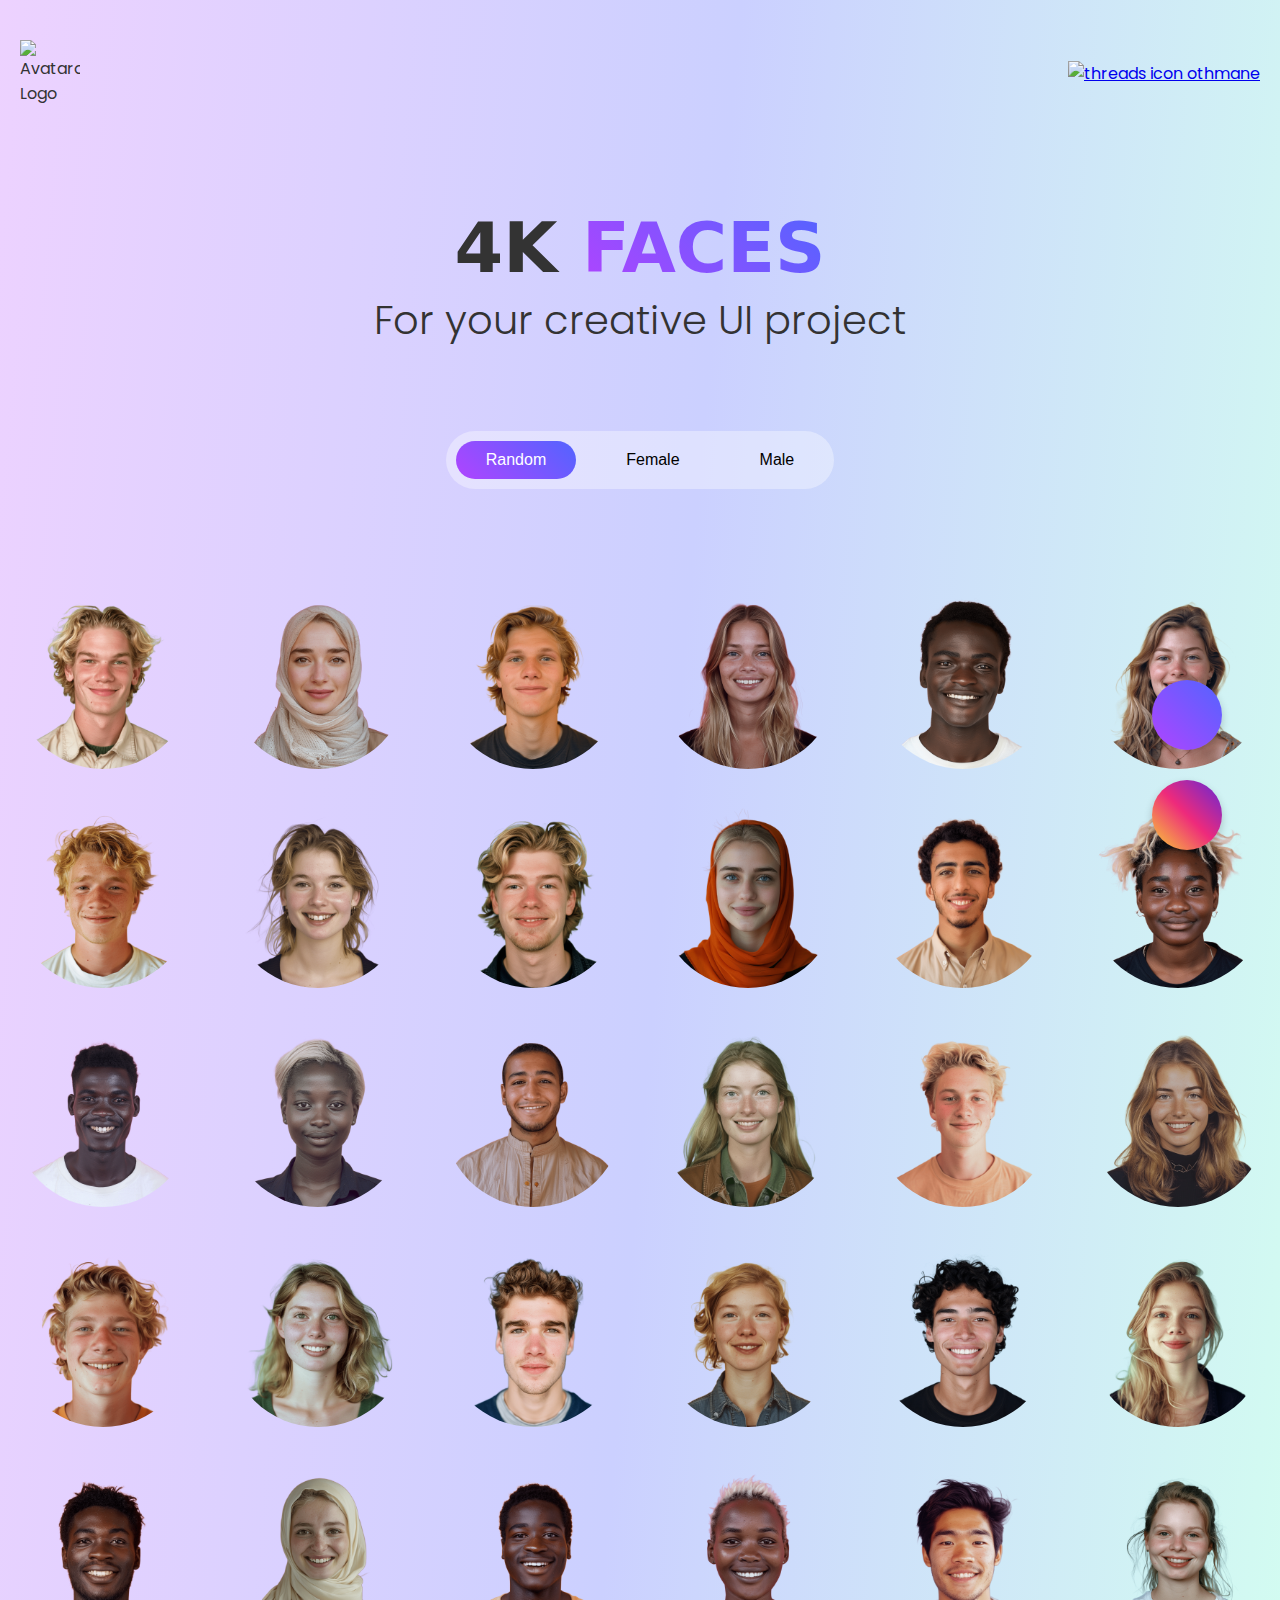
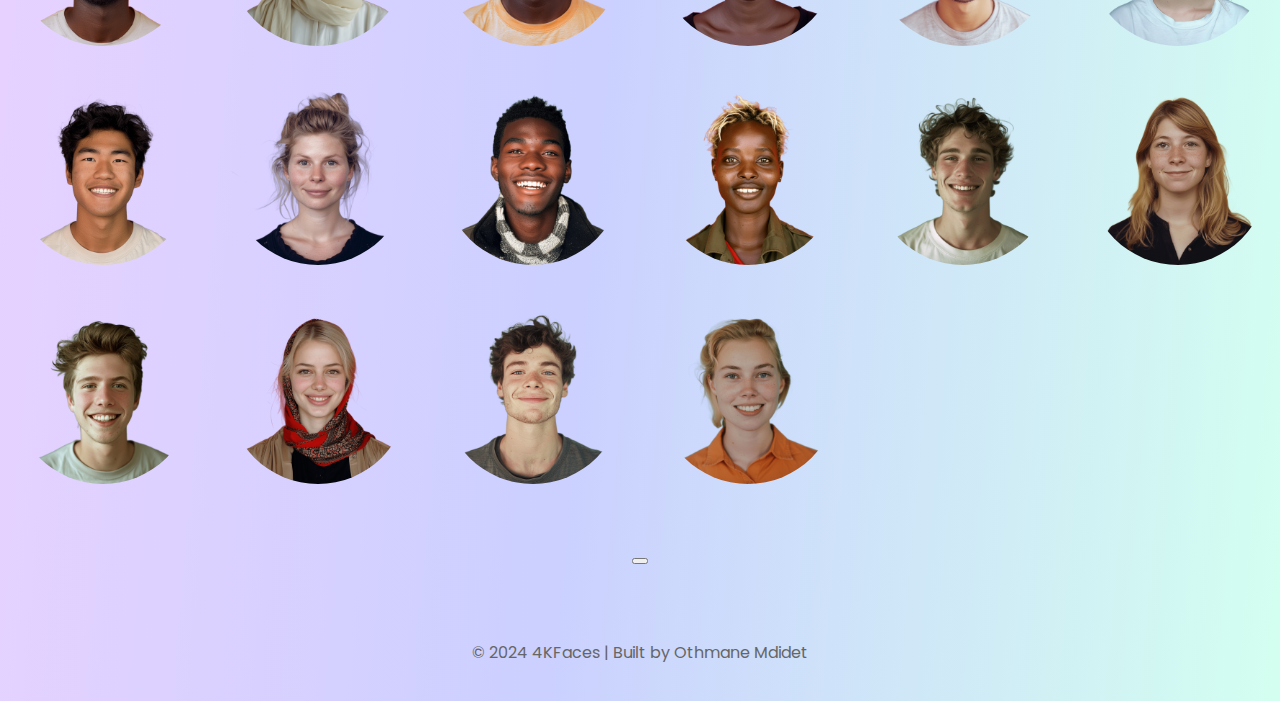
==== commit deba2b77: "Update index.html" ====
--- a/index.html
+++ b/index.html
@@ -7,80 +7,72 @@
     <link rel="preconnect" href="https://fonts.googleapis.com">
     <link href="https://fonts.googleapis.com/css2?family=Poppins:ital,wght@0,100;0,200;0,300;0,400;0,500;0,600;0,700;0,800;0,900;1,100;1,200;1,300;1,400;1,500;1,600;1,700;1,800;1,900&display=swap" rel="stylesheet">
     <link rel="icon" href="favicon.ico" type="image/x-icon">
-    <title>4KFaces</title>
+    <title>4K Faces</title>
     <link rel="stylesheet" href="styles.css">
-    <link href="https://fonts.googleapis.com/css2?family=Poppins:wght@400;600&display=swap" rel="stylesheet">
+    <link href="https://fonts.googleapis.com/css2?family=Poppins:wght@400;600&display=swap" rel="stylesheet">   
     <link rel="stylesheet" href="https://cdnjs.cloudflare.com/ajax/libs/font-awesome/5.15.4/css/all.min.css">
+    <link rel="preconnect" href="https://fonts.googleapis.com">
+    <link rel="preconnect" href="https://fonts.gstatic.com" crossorigin>
+    <link href="https://fonts.googleapis.com/css2?family=Fredoka:wght@300..700&display=swap" rel="stylesheet">
+    <script type="module" src="https://unpkg.com/ionicons@7.1.0/dist/ionicons/ionicons.esm.js"></script>
+    <script nomodule src="https://unpkg.com/ionicons@7.1.0/dist/ionicons/ionicons.js"></script>
     <script async src="https://pagead2.googlesyndication.com/pagead/js/adsbygoogle.js?client=ca-pub-6256710763134118"
      crossorigin="anonymous"></script>
 </head>
 <body>
-    
 
-    
-    
+    <!-- Header Section -->
     <header>
         <div class="logo">
             <img src="logo.png" alt="Avataro Logo">
         </div>
-        <a href="https://www.threads.net/@othmane.mdidet" class="btn-download" download>
+        <a href="https://www.threads.net/@othmane.mdidet" class="followme" download>
             <img src="https://i.ibb.co/Rj6sDCG/Threads-app-logo-white-png-transparent.png" alt="threads icon">
             othmane
         </a>
     </header>
 
-
+    <!-- Introduction Section -->
     <section class="hello"> 
-
-          <div> 
-             <h1> 4K <span class="gradient-text">FCAES</span> </h1>
-             <h6> for your creative UI project </h6>        
-          </div>
-
+        <div> 
+            <h1>4K <span class="gradient-text">FACES</span></h1>
+            <h6>For your creative UI project</h6>        
+        </div>
     </section>
 
+    <!-- Main Content Section -->
+    <section class="main-content">      
 
-    <section class="main-content">      
-       
+        <!-- Gender Toggle Section -->
         <div class="gender-toggle">
             <button id="random" class="active">Random</button>
             <button id="female">Female</button>
             <button id="male">Male</button>
         </div>
 
-        <div class="color-circles">
-            <div class="circle" style="background-color: #EF5A6F;" data-color="#FF0000"></div>
-            <div class="circle" style="background-color: #73EC8B;" data-color="#00FF00"></div>
-            <div class="circle" style="background-color: #4379F2;" data-color="#0000FF"></div>
-            <div class="circle" style="background-color: #AD49E1;" data-color="#FF00FF"></div>
-            <div class="circle" style="background-color: #48CFCB;" data-color="#00FFFF"></div>
-            <div class="circle" style="background-color: #FF885B;" data-color="#FFA500"></div>
-            <div class="circle" style="background-color: #D2649A;" data-color="#800080"></div>
-            <div class="circle" style="background-color: #A6B37D;" data-color="#800080"></div>
-        </div>
+        <!-- Color Circles Section -->
 
+        <!-- Avatar Grid Section -->
         <div class="avatar-grid" id="avatar-grid">
             <!-- Avatars will be dynamically inserted here -->
         </div>
     </section>
 
+    <!-- Floating Buttons Section -->
+    <button class="floating-btn" id="color-picker-btn">
+        <ion-icon name="color-fill-sharp"></ion-icon> <!-- Replace with desired icon -->
+    </button>
 
+    <button class="randomly-btn" id="randomly-picker-btn">
+        <ion-icon name="sparkles-sharp"></ion-icon> <!-- Replace with desired icon -->
+    </button>
 
-
-
-    <button class="floating-btn" id="color-picker-btn">
-        <i class="fas fa-fill-drip"></i> <!-- Replace with desired icon -->
+    <button class="makepng" id="makpng">
+        <ion-icon name="leaf-sharp"></ion-icon> <!-- Replace with desired icon -->
     </button>
 
 
-
-
-    <button class="randomly-btn" id="randomly-picker-btn">
-        <i class="fas fa-random"></i> <!-- Replace with desired icon -->
-    </button>
-
-
-
+    <!-- Modal for Color Picker -->
     <div class="modal" id="color-picker-modal">
         <div class="modal-content">
             <h5>Enter The Hex Code</h5>
@@ -89,8 +81,9 @@
         </div>
     </div>
 
+    <!-- Footer Section -->
     <footer>
-        <p>© 2024 4Kfaces | Built by Othmane Mdidet</p>
+        <p>© 2024 4KFaces | Built by Othmane Mdidet</p>
     </footer>
 
     <script src="script.js"></script>
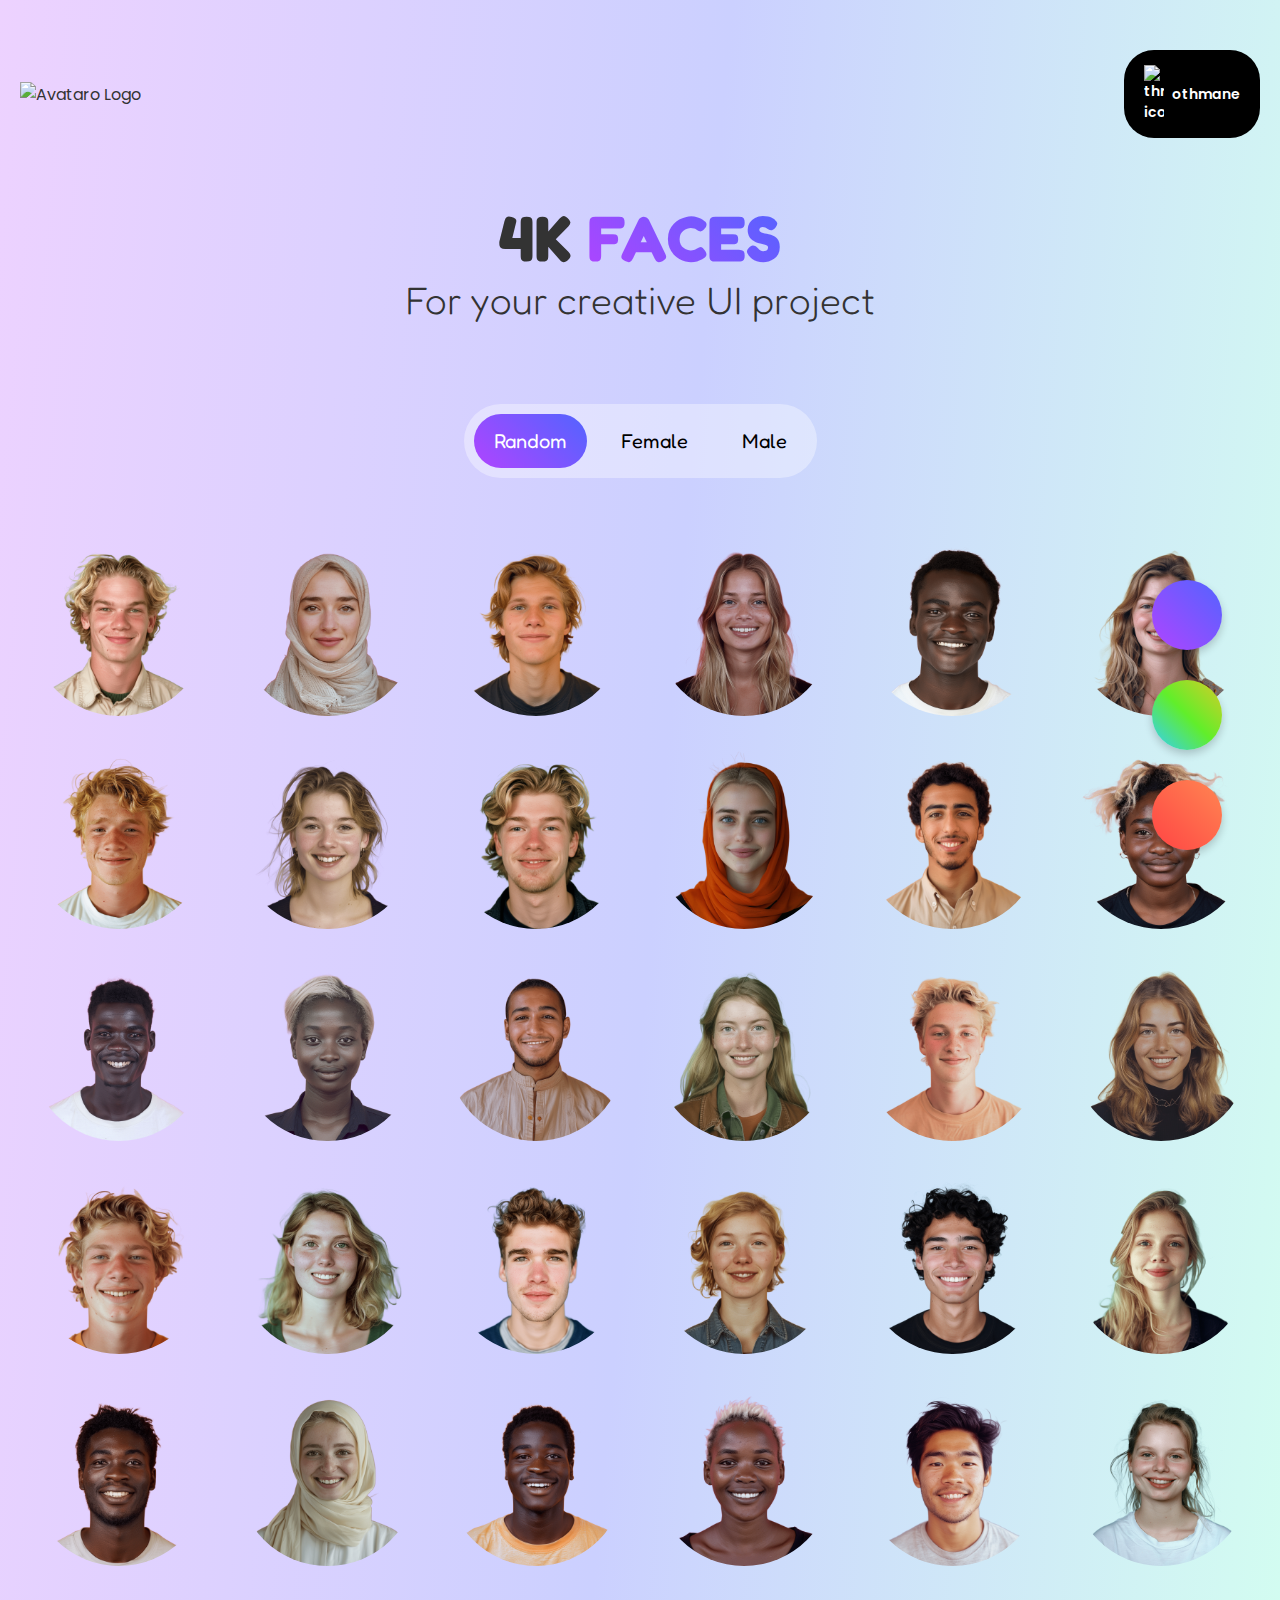
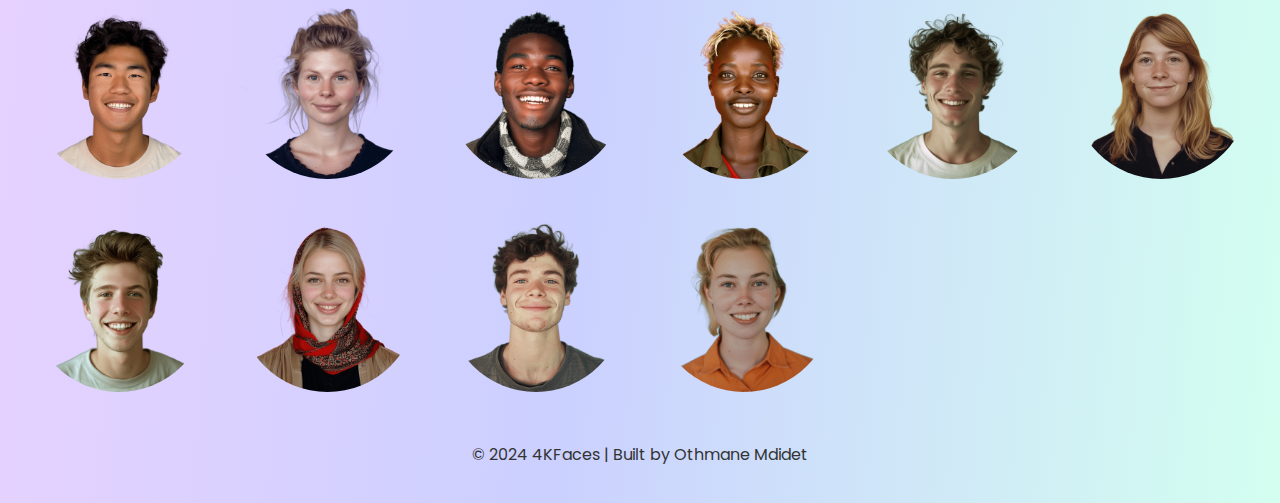
==== commit 7c1eb129: "Update index.html" ====
--- a/index.html
+++ b/index.html
@@ -4,20 +4,27 @@
     <meta charset="UTF-8">
     <meta name="viewport" content="width=device-width, initial-scale=1.0">
     <meta http-equiv="X-UA-Compatible" content="IE=edge">
+    
+    <!-- Fonts -->
     <link rel="preconnect" href="https://fonts.googleapis.com">
     <link href="https://fonts.googleapis.com/css2?family=Poppins:ital,wght@0,100;0,200;0,300;0,400;0,500;0,600;0,700;0,800;0,900;1,100;1,200;1,300;1,400;1,500;1,600;1,700;1,800;1,900&display=swap" rel="stylesheet">
+    <link href="https://fonts.googleapis.com/css2?family=Poppins:wght@400;600&display=swap" rel="stylesheet">   
+    <link href="https://fonts.googleapis.com/css2?family=Fredoka:wght@300..700&display=swap" rel="stylesheet">
+    
+    <!-- Icons -->
+    <link rel="stylesheet" href="https://cdnjs.cloudflare.com/ajax/libs/font-awesome/5.15.4/css/all.min.css">
+    <script type="module" src="https://unpkg.com/ionicons@7.1.0/dist/ionicons/ionicons.esm.js"></script>
+    <script nomodule src="https://unpkg.com/ionicons@7.1.0/dist/ionicons/ionicons.js"></script>
+    
+    <!-- Favicon -->
     <link rel="icon" href="favicon.ico" type="image/x-icon">
+    
+    <!-- Title and CSS -->
     <title>4K Faces</title>
     <link rel="stylesheet" href="styles.css">
-    <link href="https://fonts.googleapis.com/css2?family=Poppins:wght@400;600&display=swap" rel="stylesheet">   
-    <link rel="stylesheet" href="https://cdnjs.cloudflare.com/ajax/libs/font-awesome/5.15.4/css/all.min.css">
-    <link rel="preconnect" href="https://fonts.googleapis.com">
-    <link rel="preconnect" href="https://fonts.gstatic.com" crossorigin>
-    <link href="https://fonts.googleapis.com/css2?family=Fredoka:wght@300..700&display=swap" rel="stylesheet">
-    <script type="module" src="https://unpkg.com/ionicons@7.1.0/dist/ionicons/ionicons.esm.js"></script>
-    <script nomodule src="https://unpkg.com/ionicons@7.1.0/dist/ionicons/ionicons.js"></script>
-    <script async src="https://pagead2.googlesyndication.com/pagead/js/adsbygoogle.js?client=ca-pub-6256710763134118"
-     crossorigin="anonymous"></script>
+    
+    <!-- Ads -->
+    <script async src="https://pagead2.googlesyndication.com/pagead/js/adsbygoogle.js?client=ca-pub-6256710763134118" crossorigin="anonymous"></script>
 </head>
 <body>
 
@@ -50,8 +57,6 @@
             <button id="male">Male</button>
         </div>
 
-        <!-- Color Circles Section -->
-
         <!-- Avatar Grid Section -->
         <div class="avatar-grid" id="avatar-grid">
             <!-- Avatars will be dynamically inserted here -->
@@ -71,7 +76,6 @@
         <ion-icon name="leaf-sharp"></ion-icon> <!-- Replace with desired icon -->
     </button>
 
-
     <!-- Modal for Color Picker -->
     <div class="modal" id="color-picker-modal">
         <div class="modal-content">
--- a/styles.css
+++ b/styles.css
@@ -1,4 +1,4 @@
-/* Updated Global styles */
+/* Global Styles */
 body {
     font-family: 'Poppins', sans-serif;
     margin: 0;
@@ -12,91 +12,81 @@
     box-sizing: border-box;
 }
 
+/* Header Styles */
+header {
+    display: flex;
+    justify-content: space-between;
+    align-items: center;
+    margin-top: 30px;
+    width: 100%;
+    max-width: 1500px;
+    padding: 20px; /* Reduced padding for mobile */
+    flex-wrap: wrap; /* Allow wrapping on smaller screens */
+}
+
+.logo img {
+    width: 65px;
+    margin-right: 0px;
+}
+
+.followme img {
+    width: 20px;
+}
+
+.followme {
+    display: flex;
+    align-items: center;
+    justify-content: center;
+    gap: 8px;
+    background-color: #000000;
+    color: white;
+    text-decoration: none;
+    padding: 15px 20px; /* Reduced padding for mobile */
+    border-radius: 30px;
+    border: none;
+    font-size: 14px;
+    font-weight: 600;
+    cursor: pointer;
+    transition: background-color 0.3s;
+}
+
+.followme:hover {
+    transform: scale(1.1);
+}
+
+/* Hero Section Styles */
 .hello {
-    margin-top: 60px;
-    margin-bottom: 50px;
-}
-
-header h1 {
-    font-family: poppins; /* Replace with your desired font */
+    margin-top: 40px; /* Adjusted for mobile */
+    margin-bottom: 30px; /* Adjusted for mobile */
 }
 
 h1 {
-    font-family: system-ui; /* Replace with your desired font */
-    font-size: 70px;
+    font-family: fredoka; /* Replace with your desired font */
+    font-size: 5vw; /* Responsive font size */
     font-weight: 800;
     text-align: center;
 }
 
-
 .gradient-text {
-    background: linear-gradient(45deg, #B044FF, #5264FF); /* Example gradient */
+    background: linear-gradient(45deg, #B044FF, #5264FF);
     -webkit-background-clip: text;
     -webkit-text-fill-color: transparent;
     background-clip: text;
     color: transparent;
 }
 
-
-
 h6 {
-    font-size: 40px;
+    font-size: 3vw; /* Responsive font size */
     text-align: center;
-    position: center;
-    font-family: poppins;
+    font-family: fredoka;
     font-weight: 300;
-
 }
 
 h1, h6 {
     margin: 1px; /* Remove default margins */
 }
 
-    
-header {
-    display: flex;
-    justify-content: space-between;
-    align-items: center;
-    width: 100%;
-    max-width: 1500px;
-    padding: 40px;
-}
-
-.logo {
-    display: flex;
-    align-items: center;
-}
-
-.logo img {
-    width: 60px;
-    margin-right: 0px;
-}
-
-.btn-download img {
-    width: 20px;
-}
-
-.btn-download {
-    display: flex;
-    align-items: center;
-    justify-content: center;
-    gap: 8px;
-    background-color: #000000;
-    color: white;
-    text-decoration: none;
-    padding: 12px 18px;
-    border-radius: 30px;
-    border: none;
-    font-size: 14px;
-    font-weight: 600;
-    cursor: pointer;
-    transition: background-color 0.3s;
-}
-
-.btn-download:hover {
-    background-color: #d2d2d2;
-}
-
+/* Main Content Styles */
 .main-content {
     text-align: center;
     line-height: 1.2;
@@ -104,112 +94,80 @@
     width: 100%;
 }
 
-.color-circles {
-    display: flex;
+
+/* Gender Toggle Styles */
+.gender-toggle {
+    display: inline-flex;
+    gap: 14px; /* Reduced gap for smaller screens */
+    margin: 50px; /* Reduced margin for mobile */
+    background: #ffffff5d;
+    font-family: fredoka;
+    padding: 10px;
+    border-radius: 100px;
+}
+
+.gender-toggle button {
+    padding: 10px 20px; /* Reduced padding for mobile */
+    border: none;
+    font-family: fredoka;
+    background: #ffffff00;
+    border-radius: 30px;
+    font-size: 20px; /* Reduced font size */
+    cursor: pointer;
+    font-weight: 400;
+    transition: all 0.3s ease;
+}
+
+.gender-toggle button.active {
+    background: linear-gradient(45deg, #B044FF, #5264FF);
+    color: white;
+    padding: 15px 20px;
+}
+
+.gender-toggle button:hover {
+    background-color: #d5c2f700;
+}
+
+/* Avatar Grid Styles */
+.avatar-grid {
     justify-content: center;
-    gap: 17px;
-    margin-top: 0px;
-}
-
-
-
-.color-picker {
-    display: flex;
-    justify-content: center;
-    gap: 10px;
-    margin: 20px 0; /* Adjust margin as needed */
-}
-
-.circle {
+    display: grid;
+    grid-template-columns: repeat(auto-fit, minmax(160px, 1fr)); /* Responsive grid */
+    gap: 30px; /* Reduced gap */
+    max-width: 1400px;
+    margin: 0px auto; /* Adjust margin */
+    padding: 10px; /* Adjust padding */
+}
+
+.avatar {
     position: relative;
-    width: 40px;  /* Size of the color circles */
-    height: 40px; /* Size of the color circles */
-    border-radius: 50%; /* Make circles */
-    cursor: pointer;
-}
-
-.circle.selected::after {
-    content: '✔'; /* Unicode for tick */
+    cursor: pointer;
+}
+
+.avatar img {
+    border-radius: 100px;
+    width: 100%; /* Make image responsive */
+    height: auto; /* Maintain aspect ratio */
+    object-fit: cover;
+}
+
+.avatar:hover img {
+    filter: blur(5px);
+    transform: scale(1.1);
+}
+
+.avatar .btn-download {
     position: absolute;
     top: 50%;
     left: 50%;
+    font-family: fredoka;
+    text-decoration: none;
     transform: translate(-50%, -50%);
-    color: white; /* Color of the tick */
-    font-size: 20px; /* Size of the tick */
-}
-
-.circle:hover {
-    transform: scale(1.1); /* Scale effect on hover */
-}
-
-/* Gender Toggle */
-.gender-toggle {
-    display: inline-flex;
-    gap: 20px;
-    margin: 30px;
-    background: #ffffff5d;
-    padding: 10px;
+    background: linear-gradient(45deg, #B044FF, #5264FF);
+    color: white;
+    border: none;
     border-radius: 30px;
-}
-
-.gender-toggle button {
-    padding: 10px 30px;
-    border: none;
-    background: #ffffff00;
-    border-radius: 30px;
-    font-size: 16px;
-    cursor: pointer;
-    font-weight: 400;
-    transition: all 0.3s ease;
-}
-
-.gender-toggle button.active {
-    background: linear-gradient(45deg, #B044FF, #5264FF);
-    color: white;
-}
-
-.gender-toggle button:hover {
-    background-color: #d5c2f700;
-}
-
-/* Avatar Grid */
-.avatar-grid {
-    justify-content: center;
-    display: grid;
-    grid-template-columns: repeat(6, 1fr); /* 7 columns */
-    gap: 35px;
-    max-width: 1100px;
-    margin: 50px auto;
-    padding: 20px;
-}
-
-.avatar {
-    position: relative;
-    cursor: pointer; /* Change cursor on hover */
-}
-
-.avatar img {
-    border-radius: 100px; /* Slightly rounded corners */
-    width: 180px;  /* Increased size */
-    height: 180px; /* Increased size */
-    object-fit: cover;
-}
-
-.avatar:hover img {
-    filter: blur(5px); /* Apply blur effect on hover */
-    transform: scale(1.1); /* Slightly scale up the avatar */
-}
-
-.avatar .btn-download {
-    position: absolute; /* Positioning the button */
-    top: 50%;
-    left: 50%;
-    transform: translate(-50%, -50%); /* Centering */
-    background: linear-gradient(45deg, #B044FF, #5264FF); /* Background for button */
-    color: white;
-    border: none;
-    border-radius: 30px;
-    padding: 10px 20px;
+    padding: 8px 15px; /* Reduced padding for mobile */
     font-weight: normal;
     cursor: pointer;
     display: none; /* Hidden by default */
@@ -220,240 +178,242 @@
     display: block; /* Show button on hover */
 }
 
-
-footer {
-    margin-top: 40px;
-    padding: 20px;
-    text-align: center;
-    color: #666;
-}
-
-
-/* Apply Color Button */
-#hex-color {
-    background-color: #f4f4f4; /* Change this to your desired color */
-    color: rgb(0, 0, 0);
-    border: 1px solid #ccc;
-    border-radius: 50px; /* This defines the radius of the corners */
-    padding: 10px 15px;
-    cursor: pointer;
-    transition: background-color 0.3s;
-}
-
-#apply-color {
-    background-color: #AD49E1; /* Change this to your desired color */
-    color: white;
-    border: 1px solid #ccc;
-    border-radius: 50px; /* This defines the radius of the corners */
-    padding: 10px 15px;
-    cursor: pointer;
-    transition: background-color 0.3s;
-}
-
-
-/* Hex Color Input */
-#hexColorInput {
-    width: 100%;
-    padding: 10px;
-    border: 1px solid #ccc;
-    border-radius: 10px; /* Change this to adjust the roundness of the input corners */
-    margin-bottom: 10px;
-}
-
-
-
-
-
-
-/* Floating Button */
-.randomly-btn {
-    position: fixed;
-    animation-timing-function: cubic-bezier(0.075, 0.82, 0.165, 1);
-    bottom: 150px;
-    left: 90%;
-    background: linear-gradient(45deg, #B044FF, #5264FF);
-    color: white;
-    border: none;
-    border-radius: 50%;
-    width: 70px;
-    height: 70px;
-    font-size: 22px;
-    display: flex;
-    align-items: center;
-    justify-content: center;
-    cursor: pointer;
-    box-shadow: 0 4px 8px rgba(0, 0, 0, 0.2);
-    transition: background-color 0.3s;
-}
-
-
-/* Floating Button */
-.floating-btn {
-    position: fixed;
-    animation-timing-function: cubic-bezier(0.075, 0.82, 0.165, 1);
-    bottom: 50px;
-    left: 90%;
-    background: linear-gradient(45deg, #f9ce34, #ee2a7b, #6228d7);
-    color: white;
-    border: none;
-    border-radius: 50%;
-    width: 70px;
-    height: 70px;
-    font-size: 22px;
-    display: flex;
-    align-items: center;
-    justify-content: center;
-    cursor: pointer;
-    box-shadow: 0 4px 8px rgba(0, 0, 0, 0.2);
-    transition: background-color 0.3s;
-}
-
-.floating-btn:hover {
-    background: #ffffff;
-    color:  #B044FF;
-}
-
-
-/* Modal Styles */
-.modal {
-    display: none; /* Hidden by default */
-    position: fixed;
-    z-index: 100; /* Higher z-index to appear above other elements */
-    left: 0;
-    top: 0;
-    width: 100%; /* Full width to cover the viewport */
-    height: 100%; /* Full height to cover the viewport */
-    overflow: auto; /* Allow scrolling if necessary */
-    background-color: rgba(0, 0, 0, 0.7); /* Semi-transparent background */
-    padding: 0;
-    transition: opacity 0.3s ease; /* Smooth fade-in/out */
-}
-
-/* Modal Content */
-.modal-content {
-    background-color: #ffffff; /* White background */
-    margin: 20px auto; /* Center with a margin */
-    padding: 30px; /* Padding around the content */
-    border-radius: 30px; /* Rounded corners */
-    box-shadow: 0 4px 20px rgba(0, 0, 0, 0.2); /* Soft shadow for depth */
-    width: 300px; /* Fixed width */
-    max-width: 60%; /* Responsive max width */
-    height: 300px; /* Fixed height to maintain shape */
-    display: flex; /* Use flexbox for centering */
-    flex-direction: column; /* Vertical layout */
-    align-items: center; /* Center items horizontally */
-    justify-content: center; /* Center items vertically */
-    position: absolute; /* Absolute positioning for centering */
-    top: 50%; /* Position from the top */
-    left: 50%; /* Position from the left */
-    transform: translate(-50%, -50%); /* Translate back by half of width and height */
-}
-
-
-
-h5 {
-    font-family: poppins;
-    font-size: 25px;
-    }
-    
-
-/* Color Input */
+/* Color Input Styles */
 #hex-color {
     width: 90%; /* Input width */
     height: 30px;
     padding: 10px;
     padding-left: 20px;
     border: 1px solid #e5e5e5;
-    border-radius: 100px; /* Rounded input */
-    font-size: 16px;
-    margin-bottom: 12px; /* Space below input for the button */
+    border-radius: 100px;
+    font-size: 14px; /* Reduced font size */
+    margin-bottom: 12px;
     outline: none;
-    transition: border-color 0.3s; /* Smooth transition */
+    transition: border-color 0.3s;
 }
 
 #hex-color:focus {
-    border-color: #A45EE5; /* Change border color on focus */
+    border-color: #A45EE5;
     color: #000000;
 }
 
-/* Apply Button */
+/* Apply Button Styles */
 #apply-color {
-    background: linear-gradient(45deg, #B044FF, #5264FF); /* Button color */
-    color: #ffffff; /* Text color */
-    padding: 10px; /* Match padding with the input */
-    width: 60%; /* Same width as input */
-    height: 50px; /* Set height to match the input */
-    border: none;
-    border-radius: 100px; /* Rounded button */
-    font-size: 16px;
-    cursor: pointer;
-    transition: background-color 0.3s; /* Smooth transition */
+    background: linear-gradient(45deg, #B044FF, #5264FF);
+    color: #ffffff;
+    padding: 8px; /* Match padding with the input */
+    width: 60%;
+    height: 45px; /* Set height to match the input */
+    border: none;
+    border-radius: 100px;
+    font-size: 14px; /* Reduced font size */
+    cursor: pointer;
+    transition: background-color 0.3s;
 }
 
 #apply-color:hover {
-    background: #ffffff; /* Darker color on hover */
+    background: #ffffff;
     color: #A45EE5;
     border: solid 1px;
 }
 
-
-/* Modern hover effect */
-.close-btn:hover {
-    color: #0056b3; /* Darker color on hover */
-    transform: scale(1.1); /* Slightly enlarge on hover */
-}
-
-/* Close button focus effect */
-.close-btn:focus {
-    outline: none; /* Remove default outline */
-}
-
-
-.close-btn:hover,
-.close-btn:focus {
-    color: #333; /* Darker color on hover */
-}
-
-/* Responsive Design */
+/* Floating Button Styles */
+.floating-btn {
+    position: fixed;
+    animation-timing-function: cubic-bezier(0.075, 0.82, 0.165, 1);
+    bottom: 150px;
+    left: 90%;
+    background: linear-gradient(45deg, #34cef9, #61ee2a, #d7cb28);
+    color: white;
+    border: none;
+    border-radius: 50%;
+    width: 70px;
+    height: 70px;
+    font-size: 32px;
+    display: flex;
+    align-items: center;
+    justify-content: center;
+    cursor: pointer;
+    box-shadow: 0 4px 8px rgba(0, 0, 0, 0.2);
+    transition: background-color 0.3s;
+}
+
+.randomly-btn {
+    position: fixed;
+    animation-timing-function: cubic-bezier(0.075, 0.82, 0.165, 1);
+    bottom: 250px;
+    left: 90%;
+    background: linear-gradient(45deg, #B044FF, #5264FF);
+    color: white;
+    border: none;
+    border-radius: 50%;
+    width: 70px;
+    height: 70px;
+    font-size: 32px;
+    display: flex;
+    align-items: center;
+    justify-content: center;
+    cursor: pointer;
+    box-shadow: 0 4px 8px rgba(0, 0, 0, 0.2);
+    transition: background-color 0.3s;
+}
+
+
+.makepng {
+    position: fixed;
+    animation-timing-function: cubic-bezier(0.075, 0.82, 0.165, 1);
+    bottom: 50px;
+    left: 90%;
+    background: linear-gradient(45deg, #ff4444, #ff8652);
+    color: white;
+    border: none;
+    border-radius: 50%;
+    width: 70px;
+    height: 70px;
+    font-size: 32px;
+    display: flex;
+    align-items: center;
+    justify-content: center;
+    cursor: pointer;
+    box-shadow: 0 4px 8px rgba(0, 0, 0, 0.2);
+    transition: background-color 0.3s;
+}
+
+.randomly-btn:hover {
+    background: #ffffff;
+    color: #5264FF;
+}
+.floating-btn:hover {
+    background: #ffffff;
+    color: #61ee2a;
+}
+.makepng:hover {
+    background: #ffffff;
+    color:  #ff4444;
+}
+
+/* Modal Overlay */
+#color-picker-modal {
+    display: none; /* Hide by default */
+    position: fixed;
+    top: 0;
+    left: 0;
+    width: 100%;
+    height: 100%;
+    background-color: rgba(0, 0, 0, 0.5); /* Semi-transparent background */
+    z-index: 1000; /* Make sure it's on top */
+}
+
+/* Modal Content */
+.modal-content {
+    display: flex;
+    flex-direction: column; /* Stack children vertically */
+    justify-content: center; /* Center vertically */
+    align-items: center; /* Center horizontally */
+    background-color: white; /* Background of the modal */
+    padding: 25px;
+    border-radius: 25px;
+    position: absolute; /* Position relative to the overlay */
+    top: 50%; /* Move down from the top */
+    left: 50%; /* Move in from the left */
+    transform: translate(-50%, -50%); /* Centering transformation */
+    box-shadow: 0 4px 10px rgba(0, 0, 0, 0.1); /* Optional shadow */
+}
+
+h5 {
+    font-size: 1.3vw; /* Responsive font size */
+    text-align: center;
+    font-family: poppins;
+    font-weight: 600;
+}
+
+/* Close Button in Modal */
+.close {
+    color: #aaa;
+    float: right;
+    font-size: 28px;
+    font-weight: bold;
+    cursor: pointer;
+}
+
+.close:hover,
+.close:focus {
+    color: black;
+}
+
+/* Footer Styles */
+footer {
+    margin-top: auto;
+    padding: 20px 0;
+    text-align: center;
+}
+
+footer a {
+    color: #B044FF;
+    text-decoration: none;
+}
+
+footer a:hover {
+    text-decoration: underline;
+}
+
+/* Responsive Media Queries */
+@media (max-width: 768px) {
+    h1 {
+        font-size: 8vw; /* Adjust for tablets and smaller devices */
+    }
+
+    h6 {
+        font-size: 5vw; /* Adjust for tablets and smaller devices */
+    }
+
+    .hello {
+        margin-top: 20px; /* Adjust for mobile */
+        margin-bottom: 20px; /* Adjust for mobile */
+    }
+
+    .color-circles,
+    .gender-toggle {
+        flex-direction: column; /* Stack items on smaller screens */
+        gap: 10px; /* Reduced gap for smaller screens */
+    }
+
+    .gender-toggle button {
+        font-size: 12px; /* Smaller button text */
+    }
+
+    #hex-color {
+        width: 100%; /* Full width on smaller screens */
+    }
+}
+
 @media (max-width: 480px) {
-    .modal-content {
-        width: 90%; /* Full width on smaller screens */
-        height: auto; /* Auto height for smaller screens */
-    }
-    
-    h5 {
-        font-size: 20px; /* Smaller title on mobile */
-    }
-
-    #hex-color {
-        font-size: 14px; /* Smaller input text */
-    }
-
-    #apply-color {
-        font-size: 14px; /* Smaller button text */
-    }
-}
-
-
-
-
-
-
-
-
-/* Add this CSS to your stylesheet */
-@keyframes popper {
-    0% {
-        transform: scale(1);
-    }
-    50% {
-        transform: scale(1.1);
-    }
-    100% {
-        transform: scale(1);
-    }
-}
-
-.popper-animation {
-    animation: popper 0.3s ease-in-out;
-}
+    header {
+        padding: 10px; /* Further reduce padding for mobile */
+    }
+
+    .logo img {
+        width: 50px; /* Smaller logo */
+    }
+
+    .followme img {
+        width: 18px; /* Smaller icons */
+    }
+
+    h1 {
+        font-size: 10vw; /* Further adjust font size for mobile */
+    }
+
+    h6 {
+        font-size: 6vw; /* Further adjust font size for mobile */
+    }
+
+    .avatar-grid {
+        grid-template-columns: repeat(auto-fit, minmax(100px, 1fr)); /* Adjust grid for mobile */
+    }
+
+    .circle {
+        width: 30px; /* Smaller color circles */
+        height: 30px; /* Smaller color circles */
+    }
+}
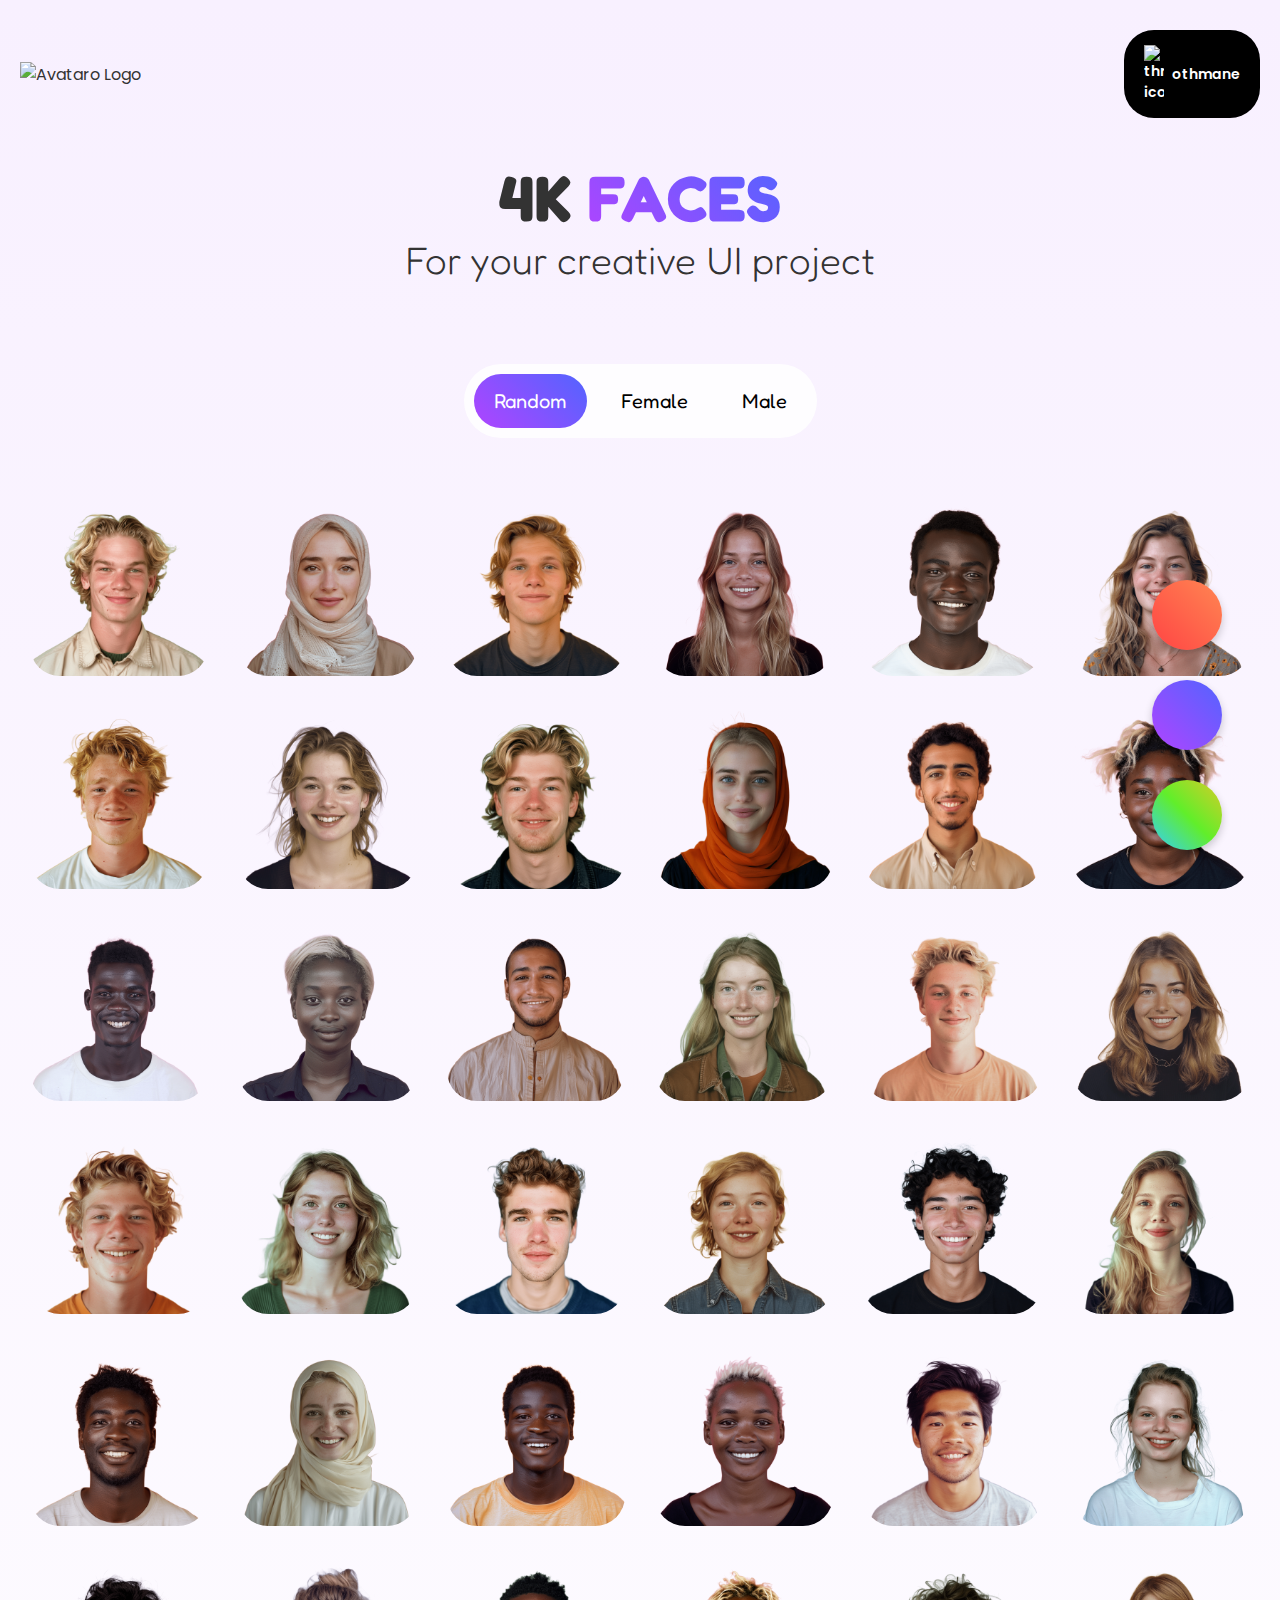
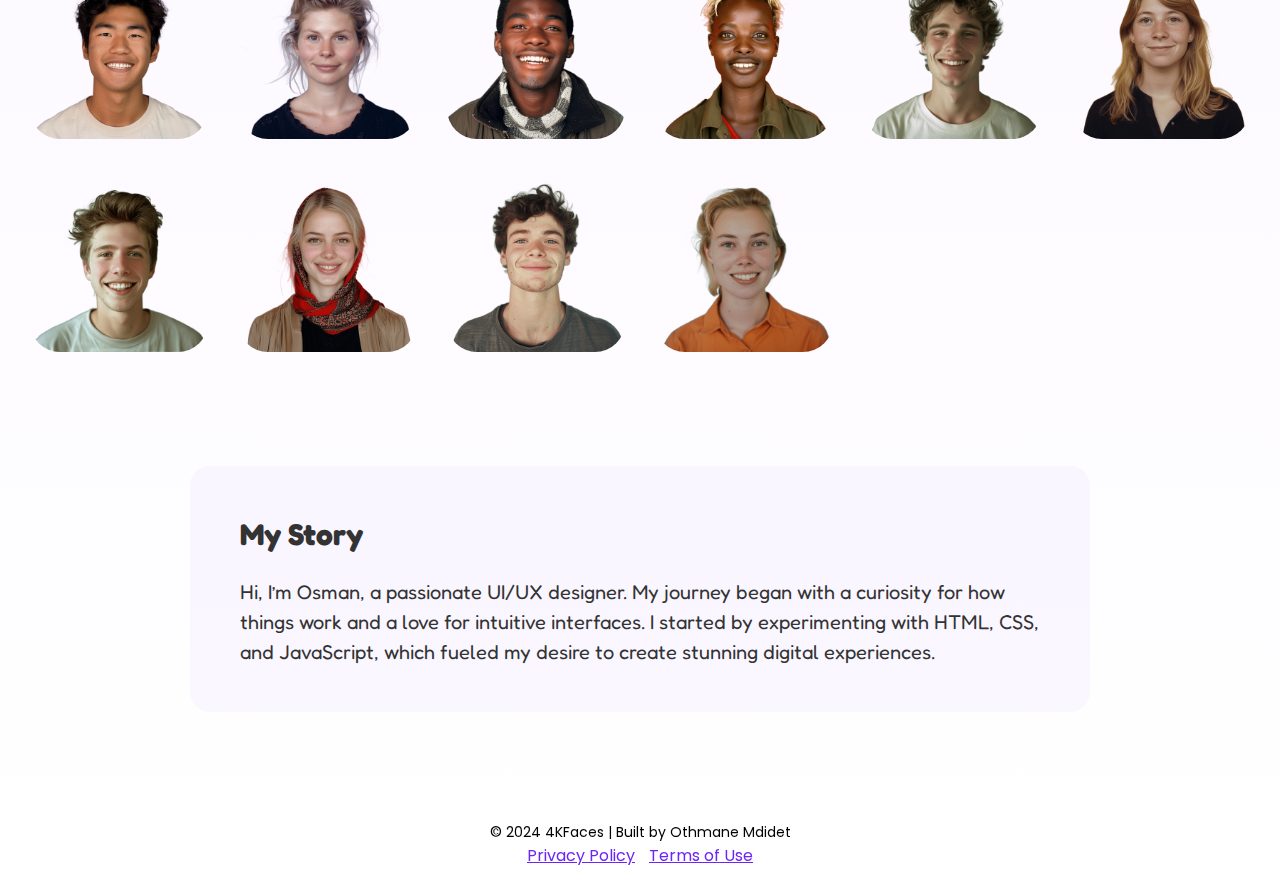
==== commit cc3bdeaa: "Update index.html" ====
--- a/index.html
+++ b/index.html
@@ -85,9 +85,17 @@
         </div>
     </div>
 
+    <div id="story-section">
+        <h2>My Story</h2>
+        <p>Hi, I’m Osman, a passionate UI/UX designer. My journey began with a curiosity for how things work and a love for intuitive interfaces. I started by experimenting with HTML, CSS, and JavaScript, which fueled my desire to create stunning digital experiences.</p>
+    </div>
+    
+
     <!-- Footer Section -->
     <footer>
         <p>© 2024 4KFaces | Built by Othmane Mdidet</p>
+        <a href="privacy-policy.html">Privacy Policy</a>
+        <a href="terms-of-use.html">Terms of Use</a>
     </footer>
 
     <script src="script.js"></script>
--- a/styles.css
+++ b/styles.css
@@ -2,7 +2,7 @@
 body {
     font-family: 'Poppins', sans-serif;
     margin: 0;
-    background: linear-gradient(95deg, #edd2ff, #cbd0ff, #d3fff0);
+    background: linear-gradient(to bottom, #f8f0ff, #6c25f900);
     color: #333;
     display: flex;
     flex-direction: column;
@@ -20,7 +20,6 @@
     margin-top: 30px;
     width: 100%;
     max-width: 1500px;
-    padding: 20px; /* Reduced padding for mobile */
     flex-wrap: wrap; /* Allow wrapping on smaller screens */
 }
 
@@ -29,10 +28,6 @@
     margin-right: 0px;
 }
 
-.followme img {
-    width: 20px;
-}
-
 .followme {
     display: flex;
     align-items: center;
@@ -48,6 +43,10 @@
     font-weight: 600;
     cursor: pointer;
     transition: background-color 0.3s;
+}
+
+.followme img {
+    width: 20px;
 }
 
 .followme:hover {
@@ -64,6 +63,13 @@
     font-family: fredoka; /* Replace with your desired font */
     font-size: 5vw; /* Responsive font size */
     font-weight: 800;
+    text-align: center;
+}
+
+h5 {
+    font-family: fredoka; /* Replace with your desired font */
+    font-size: 1.3vw; /* Responsive font size */
+    font-weight: 600;
     text-align: center;
 }
 
@@ -82,7 +88,8 @@
     font-weight: 300;
 }
 
-h1, h6 {
+h1,
+h6 {
     margin: 1px; /* Remove default margins */
 }
 
@@ -94,13 +101,12 @@
     width: 100%;
 }
 
-
 /* Gender Toggle Styles */
 .gender-toggle {
     display: inline-flex;
     gap: 14px; /* Reduced gap for smaller screens */
     margin: 50px; /* Reduced margin for mobile */
-    background: #ffffff5d;
+    background: #ffffffd4;
     font-family: fredoka;
     padding: 10px;
     border-radius: 100px;
@@ -134,6 +140,7 @@
     display: grid;
     grid-template-columns: repeat(auto-fit, minmax(160px, 1fr)); /* Responsive grid */
     gap: 30px; /* Reduced gap */
+    row-gap: 30px;
     max-width: 1400px;
     margin: 0px auto; /* Adjust margin */
     padding: 10px; /* Adjust padding */
@@ -145,7 +152,7 @@
 }
 
 .avatar img {
-    border-radius: 100px;
+    border-radius: 30px;
     width: 100%; /* Make image responsive */
     height: auto; /* Maintain aspect ratio */
     object-fit: cover;
@@ -160,6 +167,7 @@
     position: absolute;
     top: 50%;
     left: 50%;
+    font-size: 20px;
     font-family: fredoka;
     text-decoration: none;
     transform: translate(-50%, -50%);
@@ -167,7 +175,7 @@
     color: white;
     border: none;
     border-radius: 30px;
-    padding: 8px 15px; /* Reduced padding for mobile */
+    padding: 9px 17px; /* Reduced padding for mobile */
     font-weight: normal;
     cursor: pointer;
     display: none; /* Hidden by default */
@@ -221,7 +229,7 @@
 .floating-btn {
     position: fixed;
     animation-timing-function: cubic-bezier(0.075, 0.82, 0.165, 1);
-    bottom: 150px;
+    bottom: 50px;
     left: 90%;
     background: linear-gradient(45deg, #34cef9, #61ee2a, #d7cb28);
     color: white;
@@ -241,7 +249,7 @@
 .randomly-btn {
     position: fixed;
     animation-timing-function: cubic-bezier(0.075, 0.82, 0.165, 1);
-    bottom: 250px;
+    bottom: 150px;
     left: 90%;
     background: linear-gradient(45deg, #B044FF, #5264FF);
     color: white;
@@ -258,11 +266,10 @@
     transition: background-color 0.3s;
 }
 
-
 .makepng {
     position: fixed;
     animation-timing-function: cubic-bezier(0.075, 0.82, 0.165, 1);
-    bottom: 50px;
+    bottom: 250px;
     left: 90%;
     background: linear-gradient(45deg, #ff4444, #ff8652);
     color: white;
@@ -283,13 +290,15 @@
     background: #ffffff;
     color: #5264FF;
 }
+
 .floating-btn:hover {
     background: #ffffff;
     color: #61ee2a;
 }
+
 .makepng:hover {
     background: #ffffff;
-    color:  #ff4444;
+    color: #ff4444;
 }
 
 /* Modal Overlay */
@@ -308,112 +317,103 @@
 .modal-content {
     display: flex;
     flex-direction: column; /* Stack children vertically */
-    justify-content: center; /* Center vertically */
-    align-items: center; /* Center horizontally */
-    background-color: white; /* Background of the modal */
-    padding: 25px;
-    border-radius: 25px;
-    position: absolute; /* Position relative to the overlay */
-    top: 50%; /* Move down from the top */
-    left: 50%; /* Move in from the left */
-    transform: translate(-50%, -50%); /* Centering transformation */
-    box-shadow: 0 4px 10px rgba(0, 0, 0, 0.1); /* Optional shadow */
-}
-
-h5 {
-    font-size: 1.3vw; /* Responsive font size */
-    text-align: center;
-    font-family: poppins;
-    font-weight: 600;
-}
-
-/* Close Button in Modal */
+    justify-content: center;
+    align-items: center;
+    position: absolute;
+    top: 50%;
+    left: 50%;
+    transform: translate(-50%, -50%);
+    background: white;
+    padding: 20px;
+    border-radius: 40px;
+    width: 80%; /* Adjust width */
+    max-width: 300px; /* Set max width */
+    box-shadow: 0 0 10px rgba(0, 0, 0, 0.3);
+}
+
+/* Close Button */
 .close {
-    color: #aaa;
-    float: right;
-    font-size: 28px;
-    font-weight: bold;
-    cursor: pointer;
-}
-
-.close:hover,
-.close:focus {
-    color: black;
-}
-
-/* Footer Styles */
+    align-self: flex-end; /* Align close button to the right */
+    font-size: 20px;
+    color: #B044FF;
+    cursor: pointer;
+}
+
+
+
+#story-section {
+    background-color: rgba(237, 230, 255, 0.279); /* Slightly transparent background */
+    max-width: 800px;
+    font-family: fredoka;
+    padding: 25px 50px; /* Add some padding */
+    border-radius: 20px; /* Rounded corners */
+    margin-top: 100px;
+    margin-bottom: 0px; /* Space between the story and other content */
+}
+
+
+h2 {
+    font-size: 30px;
+}
+
+
+#story-section p {
+    font-size: 20px;
+    line-height: 30px;
+}
+
+
+
 footer {
-    margin-top: auto;
-    padding: 20px 0;
-    text-align: center;
+    background-color: #ffffff00; /* Dark background */
+    color: rgb(0, 0, 0); /* White text */
+    text-align: center; /* Center text */
+    padding-top: 100px;
+    padding-bottom: 20px;
+    position: relative; /* Positioning */
+    bottom: 0; /* Stick to bottom */
+    width: 100%; /* Full width */
 }
 
 footer a {
-    color: #B044FF;
-    text-decoration: none;
+    color: #6c25f9; /* Bright accent color for links */
+    text-decoration: underline; /* Remove underline */
+    margin: 0 5px; /* Spacing between links */
+    transition: color 0.5s; /* Smooth color transition */
 }
 
 footer a:hover {
-    text-decoration: underline;
-}
+    color: #080808; /* Lighter color on hover */
+}
+
+footer p {
+    margin: 10px 0 0; /* Spacing above paragraph */
+    font-size: 14px; /* Smaller font for additional text */
+}
+
+
+
 
 /* Responsive Media Queries */
 @media (max-width: 768px) {
     h1 {
-        font-size: 8vw; /* Adjust for tablets and smaller devices */
+        font-size: 8vw; /* Adjust font size for mobile */
     }
 
     h6 {
-        font-size: 5vw; /* Adjust for tablets and smaller devices */
+        font-size: 5vw; /* Adjust font size for mobile */
     }
 
-    .hello {
-        margin-top: 20px; /* Adjust for mobile */
-        margin-bottom: 20px; /* Adjust for mobile */
+    .followme {
+        font-size: 12px; /* Reduced font size for mobile */
+        padding: 12px 15px; /* Reduced padding for mobile */
     }
 
-    .color-circles,
-    .gender-toggle {
-        flex-direction: column; /* Stack items on smaller screens */
-        gap: 10px; /* Reduced gap for smaller screens */
+    .gender-toggle button {
+        font-size: 18px; /* Adjusted for mobile */
     }
 
-    .gender-toggle button {
-        font-size: 12px; /* Smaller button text */
+    #apply-color {
+        width: 80%; /* Adjusted width for mobile */
     }
-
-    #hex-color {
-        width: 100%; /* Full width on smaller screens */
-    }
-}
-
-@media (max-width: 480px) {
-    header {
-        padding: 10px; /* Further reduce padding for mobile */
-    }
-
-    .logo img {
-        width: 50px; /* Smaller logo */
-    }
-
-    .followme img {
-        width: 18px; /* Smaller icons */
-    }
-
-    h1 {
-        font-size: 10vw; /* Further adjust font size for mobile */
-    }
-
-    h6 {
-        font-size: 6vw; /* Further adjust font size for mobile */
-    }
-
-    .avatar-grid {
-        grid-template-columns: repeat(auto-fit, minmax(100px, 1fr)); /* Adjust grid for mobile */
-    }
-
-    .circle {
-        width: 30px; /* Smaller color circles */
-        height: 30px; /* Smaller color circles */
-    }
-}
+}
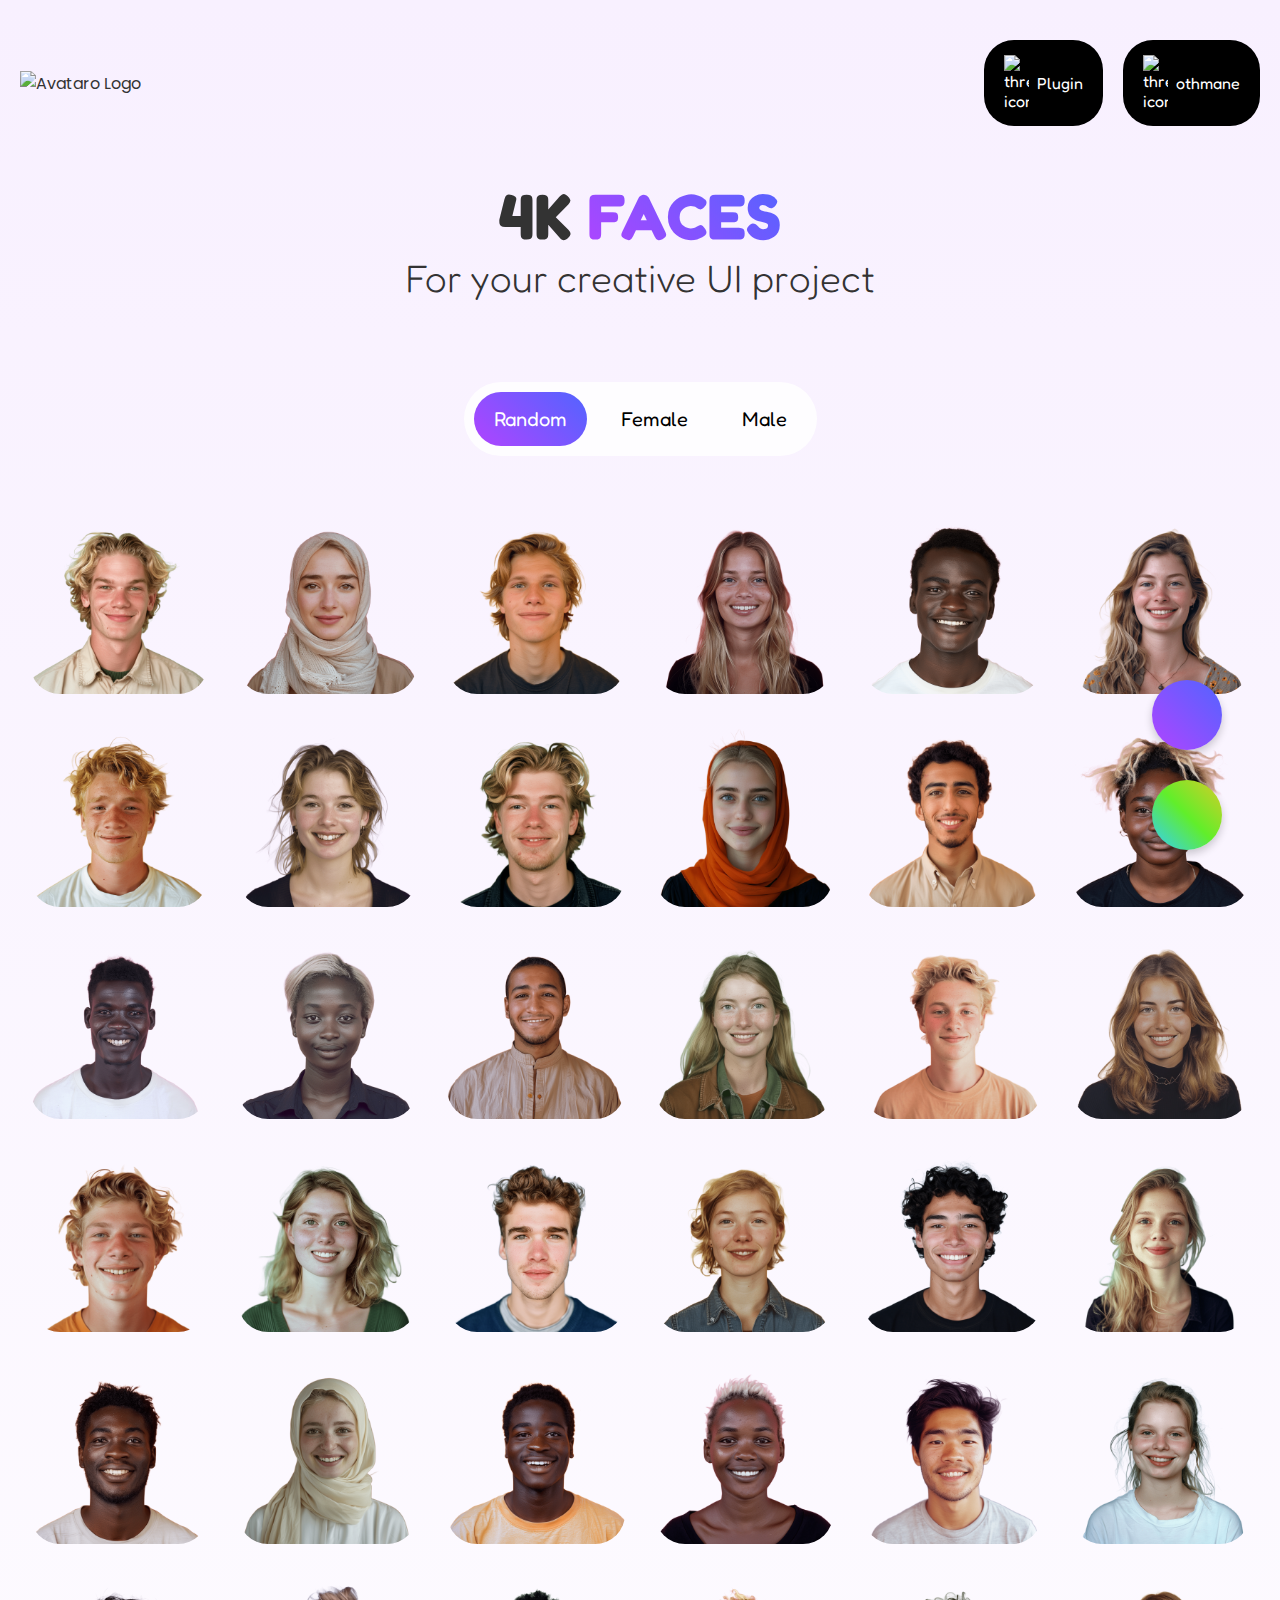
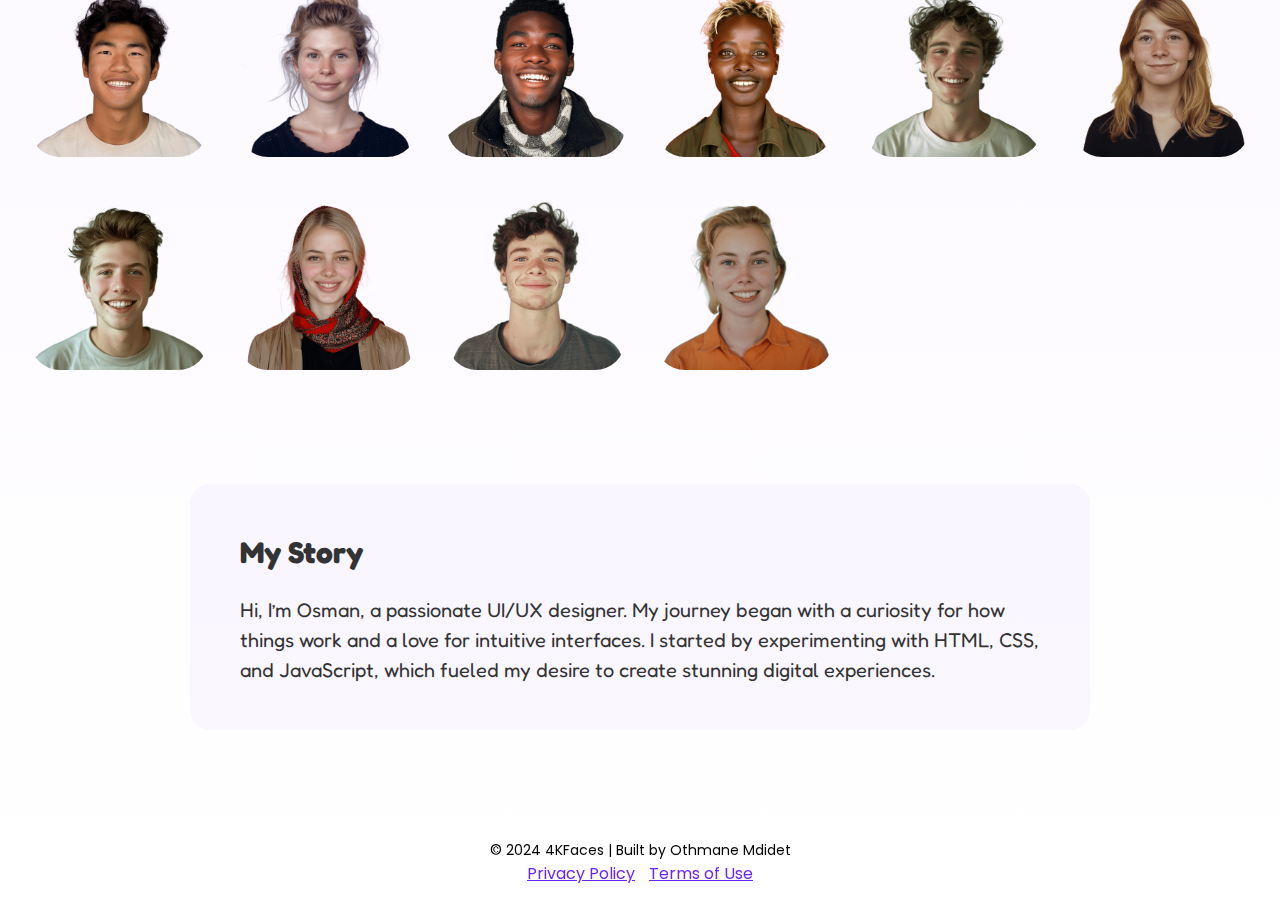
==== commit 90219e2b: "Update index.html" ====
--- a/index.html
+++ b/index.html
@@ -33,10 +33,18 @@
         <div class="logo">
             <img src="logo.png" alt="Avataro Logo">
         </div>
-        <a href="https://www.threads.net/@othmane.mdidet" class="followme" download>
-            <img src="https://i.ibb.co/Rj6sDCG/Threads-app-logo-white-png-transparent.png" alt="threads icon">
-            othmane
-        </a>
+        <div class="button-container"> <!-- Added button container -->
+            
+            <a href="https://www.figma.com/community/plugin/1423436558007793975/4kfaces" class="figma" download>
+                <img src="https://res.cloudinary.com/dpxvgylmx/image/upload/v1728002698/figma_icon_ytw5oa.png" alt="threads icon">
+                Plugin
+            </a>
+
+            <a href="https://www.threads.net/@othmane.mdidet" class="followme" download>
+                <img src="https://i.ibb.co/Rj6sDCG/Threads-app-logo-white-png-transparent.png" alt="threads icon">
+                othmane
+            </a>
+        </div>
     </header>
 
     <!-- Introduction Section -->
--- a/styles.css
+++ b/styles.css
@@ -28,8 +28,17 @@
     margin-right: 0px;
 }
 
-.followme {
-    display: flex;
+header {
+    display: flex;
+    justify-content: space-between; /* Ensures logo and buttons are spaced evenly */
+    align-items: center; /* Centers items vertically */
+    padding: 10px 20px; /* Adjust padding as needed */
+}
+
+.followme,
+.figma {
+    display: flex;
+    font-family: fredoka;
     align-items: center;
     justify-content: center;
     gap: 8px;
@@ -39,19 +48,28 @@
     padding: 15px 20px; /* Reduced padding for mobile */
     border-radius: 30px;
     border: none;
-    font-size: 14px;
-    font-weight: 600;
+    font-size: 16px;
+    font-weight: 400;
     cursor: pointer;
     transition: background-color 0.3s;
 }
 
-.followme img {
-    width: 20px;
-}
-
-.followme:hover {
+.followme img,
+.figma img {
+    width: 25px; /* Adjust icon size as needed */
+}
+
+.followme:hover,
+.figma:hover {
     transform: scale(1.1);
 }
+
+.button-container {
+    display: flex; /* Use flex to place buttons in a row */
+    gap: 20px; /* Space between buttons */
+    margin-left: auto; /* Push the buttons to the right */
+}
+
 
 /* Hero Section Styles */
 .hello {
@@ -68,6 +86,8 @@
 
 h5 {
     font-family: fredoka; /* Replace with your desired font */
+    margin-top: 10px;
+    margin-bottom:30px;
     font-size: 1.3vw; /* Responsive font size */
     font-weight: 600;
     text-align: center;
@@ -195,13 +215,13 @@
     border: 1px solid #e5e5e5;
     border-radius: 100px;
     font-size: 14px; /* Reduced font size */
-    margin-bottom: 12px;
+    margin-bottom: 25px;
     outline: none;
     transition: border-color 0.3s;
 }
 
 #hex-color:focus {
-    border-color: #A45EE5;
+    border-color: #a0a0a0;
     color: #000000;
 }
 
@@ -211,7 +231,7 @@
     color: #ffffff;
     padding: 8px; /* Match padding with the input */
     width: 60%;
-    height: 45px; /* Set height to match the input */
+    height: 50px; /* Set height to match the input */
     border: none;
     border-radius: 100px;
     font-size: 14px; /* Reduced font size */
@@ -324,7 +344,7 @@
     left: 50%;
     transform: translate(-50%, -50%);
     background: white;
-    padding: 20px;
+    padding: 30px;
     border-radius: 40px;
     width: 80%; /* Adjust width */
     max-width: 300px; /* Set max width */
